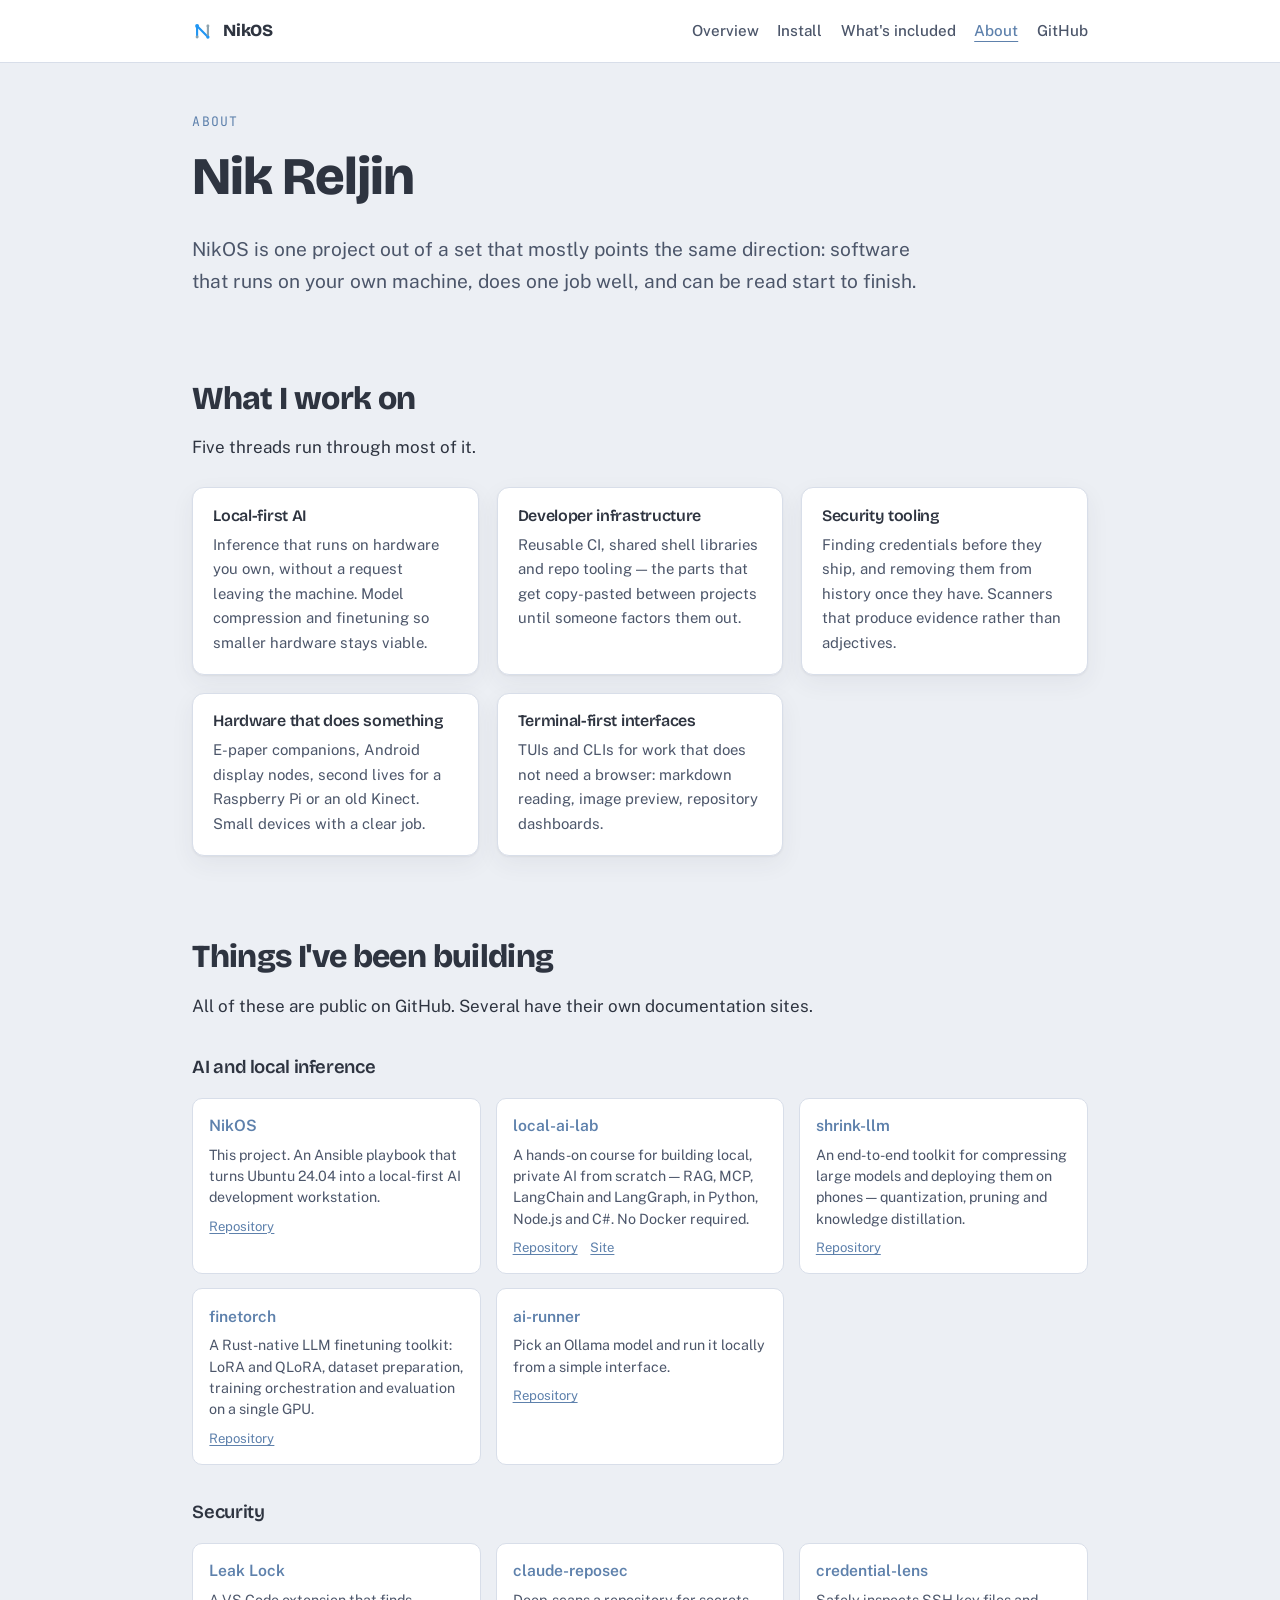
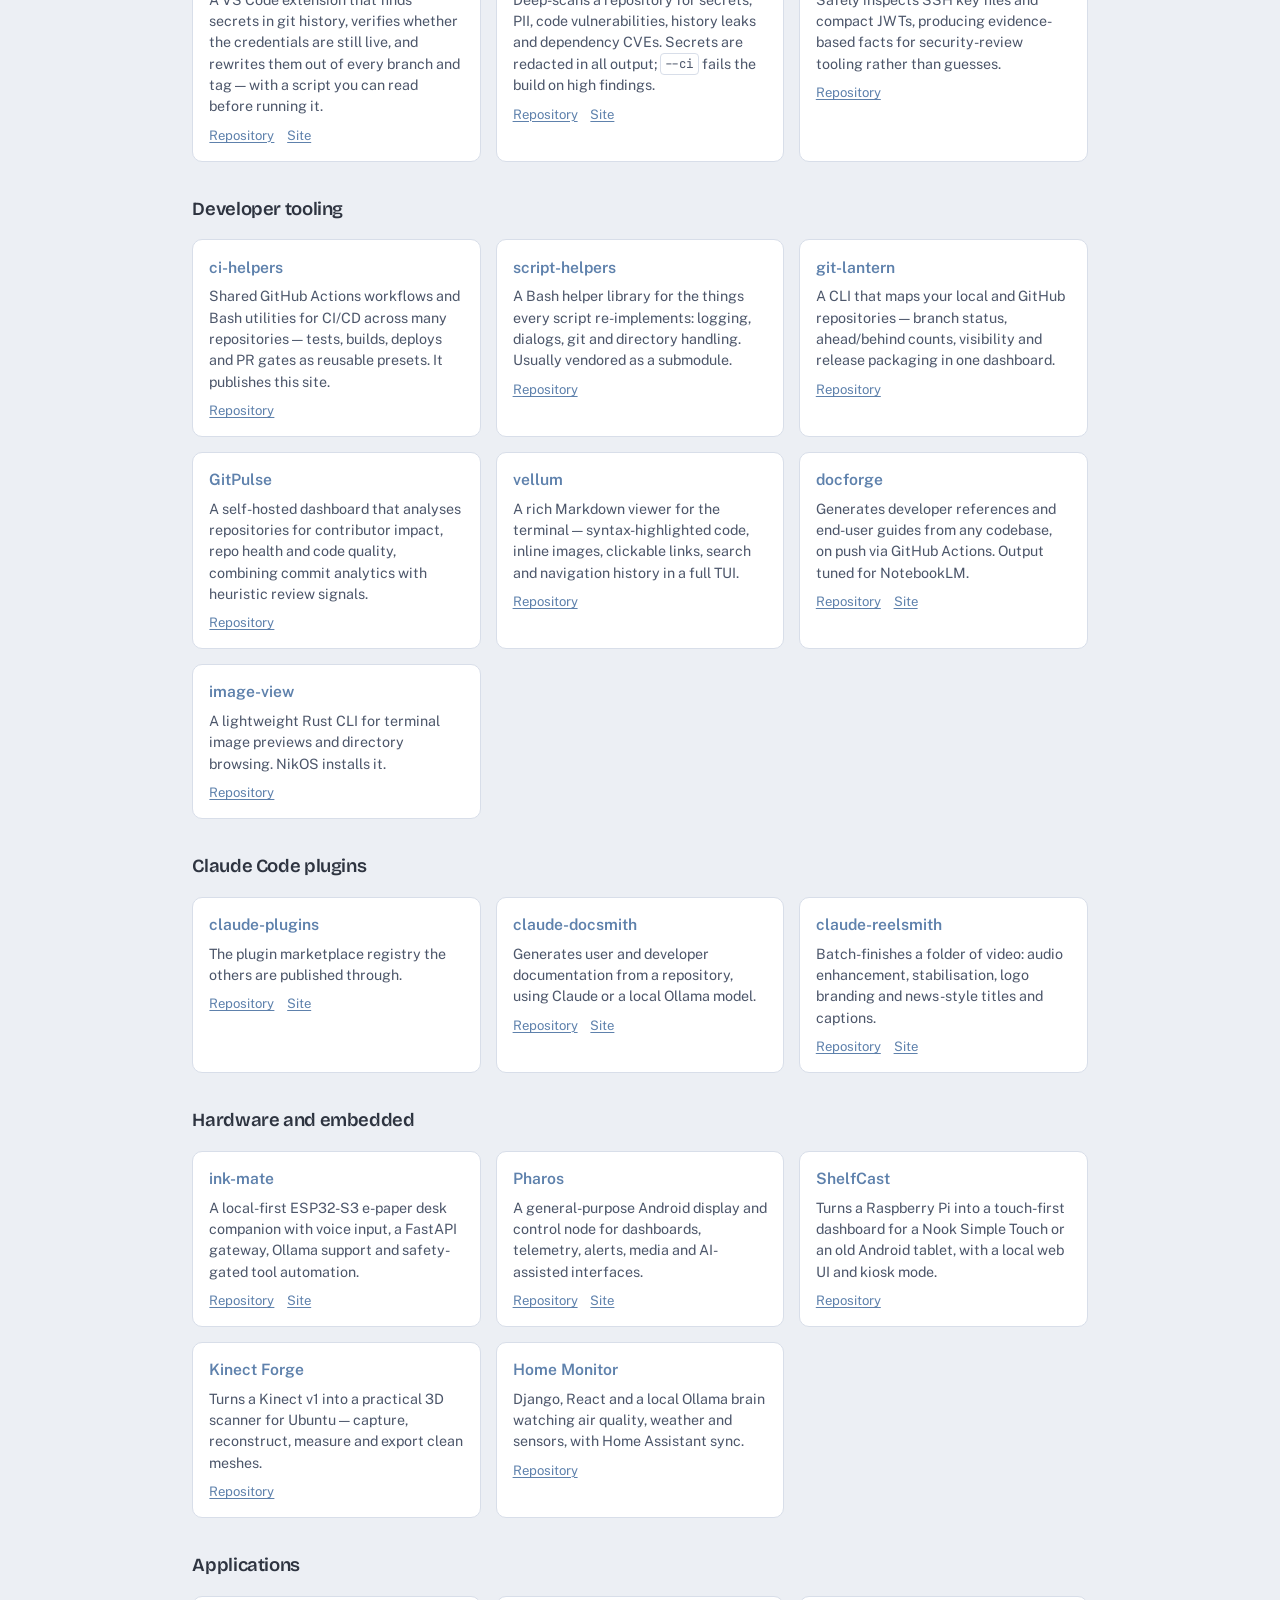
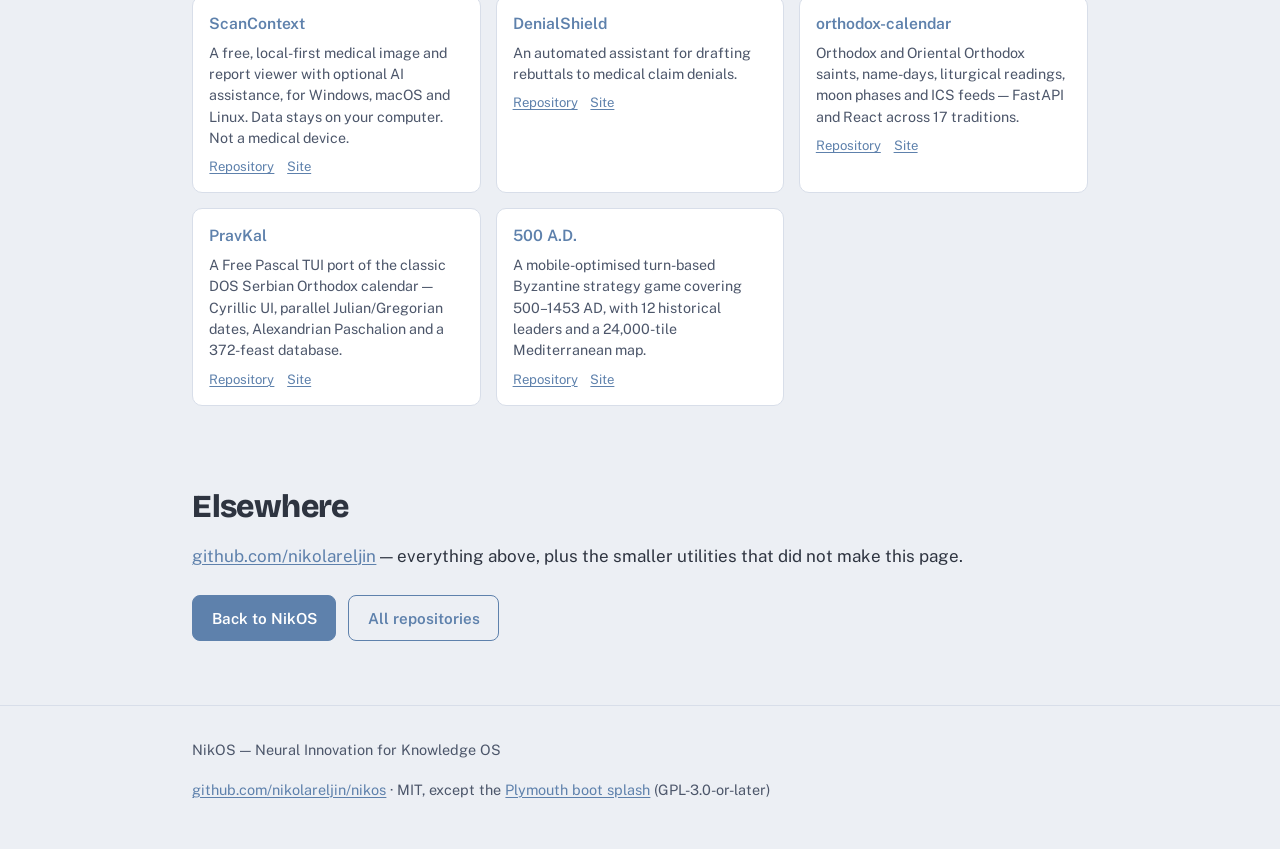
==== site/about.html @ 1c19e2bd "docs: say on the site which part of NikOS is not MIT The published site states MIT in the footer of " ====
<!DOCTYPE html>
<html lang="en">
<head>
<meta charset="UTF-8">
<meta name="viewport" content="width=device-width, initial-scale=1.0">
<title>About — Nik Reljin</title>
<meta name="description" content="Nik Reljin builds local-first AI tooling, developer infrastructure and security tools. NikOS is one of them; here are the others.">
<link rel="icon" href="assets/menu-icon.svg">
<link rel="preconnect" href="https://fonts.googleapis.com">
<link rel="preconnect" href="https://fonts.gstatic.com" crossorigin>
<link href="https://fonts.googleapis.com/css2?family=Bricolage+Grotesque:opsz,wght@12..96,600;12..96,800&family=JetBrains+Mono:wght@400;700&family=Public+Sans:wght@400;500;600&display=swap" rel="stylesheet">
<link rel="stylesheet" href="style.css">
</head>
<body>
<a class="skip" href="#main">Skip to content</a>

<header class="site">
  <div class="wrap">
    <a class="brand" href="index.html"><img src="assets/menu-icon.svg" alt=""> NikOS</a>
    <nav class="site">
      <a href="index.html">Overview</a>
      <a href="install.html">Install</a>
      <a href="included.html">What's included</a>
      <a href="about.html" aria-current="page">About</a>
      <a href="https://github.com/nikolareljin/nikos">GitHub</a>
    </nav>
  </div>
</header>

<main id="main">
<div class="wrap">

  <p class="tagline">About</p>
  <h1>Nik Reljin</h1>
  <p class="lede">NikOS is one project out of a set that mostly points the same direction: software that
  runs on your own machine, does one job well, and can be read start to finish.</p>

  <h2>What I work on</h2>

  <p>Five threads run through most of it.</p>

  <div class="cards">
    <div class="card">
      <h3>Local-first AI</h3>
      <p>Inference that runs on hardware you own, without a request leaving the machine. Model
      compression and finetuning so smaller hardware stays viable.</p>
    </div>
    <div class="card">
      <h3>Developer infrastructure</h3>
      <p>Reusable CI, shared shell libraries and repo tooling — the parts that get copy-pasted between
      projects until someone factors them out.</p>
    </div>
    <div class="card">
      <h3>Security tooling</h3>
      <p>Finding credentials before they ship, and removing them from history once they have. Scanners
      that produce evidence rather than adjectives.</p>
    </div>
    <div class="card">
      <h3>Hardware that does something</h3>
      <p>E-paper companions, Android display nodes, second lives for a Raspberry Pi or an old Kinect.
      Small devices with a clear job.</p>
    </div>
    <div class="card">
      <h3>Terminal-first interfaces</h3>
      <p>TUIs and CLIs for work that does not need a browser: markdown reading, image preview, repository
      dashboards.</p>
    </div>
  </div>

  <h2>Things I've been building</h2>

  <p>All of these are public on GitHub. Several have their own documentation sites.</p>

  <h3>AI and local inference</h3>
  <div class="repo-grid">
    <div class="repo">
      <h4><a href="https://github.com/nikolareljin/nikos">NikOS</a></h4>
      <p>This project. An Ansible playbook that turns Ubuntu 24.04 into a local-first AI development
      workstation.</p>
      <div class="links"><a href="https://github.com/nikolareljin/nikos">Repository</a></div>
    </div>
    <div class="repo">
      <h4><a href="https://github.com/nikolareljin/local-ai-lab">local-ai-lab</a></h4>
      <p>A hands-on course for building local, private AI from scratch — RAG, MCP, LangChain and LangGraph,
      in Python, Node.js and C#. No Docker required.</p>
      <div class="links"><a href="https://github.com/nikolareljin/local-ai-lab">Repository</a> <a href="https://nikolareljin.github.io/local-ai-lab/">Site</a></div>
    </div>
    <div class="repo">
      <h4><a href="https://github.com/nikolareljin/shrink-llm">shrink-llm</a></h4>
      <p>An end-to-end toolkit for compressing large models and deploying them on phones — quantization,
      pruning and knowledge distillation.</p>
      <div class="links"><a href="https://github.com/nikolareljin/shrink-llm">Repository</a></div>
    </div>
    <div class="repo">
      <h4><a href="https://github.com/nikolareljin/finetorch">finetorch</a></h4>
      <p>A Rust-native LLM finetuning toolkit: LoRA and QLoRA, dataset preparation, training orchestration
      and evaluation on a single GPU.</p>
      <div class="links"><a href="https://github.com/nikolareljin/finetorch">Repository</a></div>
    </div>
    <div class="repo">
      <h4><a href="https://github.com/nikolareljin/ai-runner">ai-runner</a></h4>
      <p>Pick an Ollama model and run it locally from a simple interface.</p>
      <div class="links"><a href="https://github.com/nikolareljin/ai-runner">Repository</a></div>
    </div>
  </div>

  <h3>Security</h3>
  <div class="repo-grid">
    <div class="repo">
      <h4><a href="https://github.com/nikolareljin/leak-lock">Leak Lock</a></h4>
      <p>A VS Code extension that finds secrets in git history, verifies whether the credentials are still
      live, and rewrites them out of every branch and tag — with a script you can read before running it.</p>
      <div class="links"><a href="https://github.com/nikolareljin/leak-lock">Repository</a> <a href="https://nikolareljin.github.io/leak-lock/">Site</a></div>
    </div>
    <div class="repo">
      <h4><a href="https://github.com/nikolareljin/claude-reposec">claude-reposec</a></h4>
      <p>Deep-scans a repository for secrets, PII, code vulnerabilities, history leaks and dependency CVEs.
      Secrets are redacted in all output; <code>--ci</code> fails the build on high findings.</p>
      <div class="links"><a href="https://github.com/nikolareljin/claude-reposec">Repository</a> <a href="https://nikolareljin.github.io/claude-reposec/">Site</a></div>
    </div>
    <div class="repo">
      <h4><a href="https://github.com/nikolareljin/credential-lens">credential-lens</a></h4>
      <p>Safely inspects SSH key files and compact JWTs, producing evidence-based facts for security-review
      tooling rather than guesses.</p>
      <div class="links"><a href="https://github.com/nikolareljin/credential-lens">Repository</a></div>
    </div>
  </div>

  <h3>Developer tooling</h3>
  <div class="repo-grid">
    <div class="repo">
      <h4><a href="https://github.com/nikolareljin/ci-helpers">ci-helpers</a></h4>
      <p>Shared GitHub Actions workflows and Bash utilities for CI/CD across many repositories — tests,
      builds, deploys and PR gates as reusable presets. It publishes this site.</p>
      <div class="links"><a href="https://github.com/nikolareljin/ci-helpers">Repository</a></div>
    </div>
    <div class="repo">
      <h4><a href="https://github.com/nikolareljin/script-helpers">script-helpers</a></h4>
      <p>A Bash helper library for the things every script re-implements: logging, dialogs, git and
      directory handling. Usually vendored as a submodule.</p>
      <div class="links"><a href="https://github.com/nikolareljin/script-helpers">Repository</a></div>
    </div>
    <div class="repo">
      <h4><a href="https://github.com/nikolareljin/git-lantern">git-lantern</a></h4>
      <p>A CLI that maps your local and GitHub repositories — branch status, ahead/behind counts, visibility
      and release packaging in one dashboard.</p>
      <div class="links"><a href="https://github.com/nikolareljin/git-lantern">Repository</a></div>
    </div>
    <div class="repo">
      <h4><a href="https://github.com/nikolareljin/git-pulse">GitPulse</a></h4>
      <p>A self-hosted dashboard that analyses repositories for contributor impact, repo health and code
      quality, combining commit analytics with heuristic review signals.</p>
      <div class="links"><a href="https://github.com/nikolareljin/git-pulse">Repository</a></div>
    </div>
    <div class="repo">
      <h4><a href="https://github.com/nikolareljin/vellum">vellum</a></h4>
      <p>A rich Markdown viewer for the terminal — syntax-highlighted code, inline images, clickable links,
      search and navigation history in a full TUI.</p>
      <div class="links"><a href="https://github.com/nikolareljin/vellum">Repository</a></div>
    </div>
    <div class="repo">
      <h4><a href="https://github.com/nikolareljin/docforge">docforge</a></h4>
      <p>Generates developer references and end-user guides from any codebase, on push via GitHub Actions.
      Output tuned for NotebookLM.</p>
      <div class="links"><a href="https://github.com/nikolareljin/docforge">Repository</a> <a href="https://nikolareljin.github.io/docforge/">Site</a></div>
    </div>
    <div class="repo">
      <h4><a href="https://github.com/nikolareljin/image-view">image-view</a></h4>
      <p>A lightweight Rust CLI for terminal image previews and directory browsing. NikOS installs it.</p>
      <div class="links"><a href="https://github.com/nikolareljin/image-view">Repository</a></div>
    </div>
  </div>

  <h3>Claude Code plugins</h3>
  <div class="repo-grid">
    <div class="repo">
      <h4><a href="https://github.com/nikolareljin/claude-plugins">claude-plugins</a></h4>
      <p>The plugin marketplace registry the others are published through.</p>
      <div class="links"><a href="https://github.com/nikolareljin/claude-plugins">Repository</a> <a href="https://nikolareljin.github.io/claude-plugins/">Site</a></div>
    </div>
    <div class="repo">
      <h4><a href="https://github.com/nikolareljin/claude-docsmith">claude-docsmith</a></h4>
      <p>Generates user and developer documentation from a repository, using Claude or a local Ollama model.</p>
      <div class="links"><a href="https://github.com/nikolareljin/claude-docsmith">Repository</a> <a href="https://nikolareljin.github.io/claude-docsmith/">Site</a></div>
    </div>
    <div class="repo">
      <h4><a href="https://github.com/nikolareljin/claude-reelsmith">claude-reelsmith</a></h4>
      <p>Batch-finishes a folder of video: audio enhancement, stabilisation, logo branding and news-style
      titles and captions.</p>
      <div class="links"><a href="https://github.com/nikolareljin/claude-reelsmith">Repository</a> <a href="https://nikolareljin.github.io/claude-reelsmith/">Site</a></div>
    </div>
  </div>

  <h3>Hardware and embedded</h3>
  <div class="repo-grid">
    <div class="repo">
      <h4><a href="https://github.com/nikolareljin/ink-mate">ink-mate</a></h4>
      <p>A local-first ESP32-S3 e-paper desk companion with voice input, a FastAPI gateway, Ollama support
      and safety-gated tool automation.</p>
      <div class="links"><a href="https://github.com/nikolareljin/ink-mate">Repository</a> <a href="https://nikolareljin.github.io/ink-mate/">Site</a></div>
    </div>
    <div class="repo">
      <h4><a href="https://github.com/nikolareljin/pharos">Pharos</a></h4>
      <p>A general-purpose Android display and control node for dashboards, telemetry, alerts, media and
      AI-assisted interfaces.</p>
      <div class="links"><a href="https://github.com/nikolareljin/pharos">Repository</a> <a href="https://nikolareljin.github.io/pharos/">Site</a></div>
    </div>
    <div class="repo">
      <h4><a href="https://github.com/nikolareljin/ShelfCast">ShelfCast</a></h4>
      <p>Turns a Raspberry Pi into a touch-first dashboard for a Nook Simple Touch or an old Android tablet,
      with a local web UI and kiosk mode.</p>
      <div class="links"><a href="https://github.com/nikolareljin/ShelfCast">Repository</a></div>
    </div>
    <div class="repo">
      <h4><a href="https://github.com/nikolareljin/kinect-forge">Kinect Forge</a></h4>
      <p>Turns a Kinect v1 into a practical 3D scanner for Ubuntu — capture, reconstruct, measure and export
      clean meshes.</p>
      <div class="links"><a href="https://github.com/nikolareljin/kinect-forge">Repository</a></div>
    </div>
    <div class="repo">
      <h4><a href="https://github.com/nikolareljin/home-monitor">Home Monitor</a></h4>
      <p>Django, React and a local Ollama brain watching air quality, weather and sensors, with Home
      Assistant sync.</p>
      <div class="links"><a href="https://github.com/nikolareljin/home-monitor">Repository</a></div>
    </div>
  </div>

  <h3>Applications</h3>
  <div class="repo-grid">
    <div class="repo">
      <h4><a href="https://github.com/nikolareljin/scancontext">ScanContext</a></h4>
      <p>A free, local-first medical image and report viewer with optional AI assistance, for Windows, macOS
      and Linux. Data stays on your computer. Not a medical device.</p>
      <div class="links"><a href="https://github.com/nikolareljin/scancontext">Repository</a> <a href="https://nikolareljin.github.io/scancontext/">Site</a></div>
    </div>
    <div class="repo">
      <h4><a href="https://github.com/nikolareljin/denial-shield">DenialShield</a></h4>
      <p>An automated assistant for drafting rebuttals to medical claim denials.</p>
      <div class="links"><a href="https://github.com/nikolareljin/denial-shield">Repository</a> <a href="https://nikolareljin.github.io/denial-shield/">Site</a></div>
    </div>
    <div class="repo">
      <h4><a href="https://github.com/nikolareljin/orthodox-calendar">orthodox-calendar</a></h4>
      <p>Orthodox and Oriental Orthodox saints, name-days, liturgical readings, moon phases and ICS feeds —
      FastAPI and React across 17 traditions.</p>
      <div class="links"><a href="https://github.com/nikolareljin/orthodox-calendar">Repository</a> <a href="https://nikolareljin.github.io/orthodox-calendar/">Site</a></div>
    </div>
    <div class="repo">
      <h4><a href="https://github.com/nikolareljin/PravKal">PravKal</a></h4>
      <p>A Free Pascal TUI port of the classic DOS Serbian Orthodox calendar — Cyrillic UI, parallel
      Julian/Gregorian dates, Alexandrian Paschalion and a 372-feast database.</p>
      <div class="links"><a href="https://github.com/nikolareljin/PravKal">Repository</a> <a href="https://nikolareljin.github.io/PravKal/">Site</a></div>
    </div>
    <div class="repo">
      <h4><a href="https://github.com/nikolareljin/500ad">500 A.D.</a></h4>
      <p>A mobile-optimised turn-based Byzantine strategy game covering 500–1453 AD, with 12 historical
      leaders and a 24,000-tile Mediterranean map.</p>
      <div class="links"><a href="https://github.com/nikolareljin/500ad">Repository</a> <a href="https://nikolareljin.github.io/500ad/">Site</a></div>
    </div>
  </div>

  <h2>Elsewhere</h2>

  <p><a href="https://github.com/nikolareljin">github.com/nikolareljin</a> — everything above, plus the
  smaller utilities that did not make this page.</p>

  <div class="actions">
    <a class="btn btn-primary" href="index.html">Back to NikOS</a>
    <a class="btn btn-ghost" href="https://github.com/nikolareljin">All repositories</a>
  </div>

</div>
</main>

<footer class="site">
  <div class="wrap">
    <span>NikOS — Neural Innovation for Knowledge OS</span>
    <span><a href="https://github.com/nikolareljin/nikos">github.com/nikolareljin/nikos</a> · MIT, except the <a href="https://github.com/nikolareljin/nikos/blob/main/THIRD-PARTY-NOTICES.md">Plymouth boot splash</a> (GPL-3.0-or-later)</span>
  </div>
</footer>

<script src="copy.js" defer></script>
</body>
</html>
---- site/style.css ----
/* NikOS site styles. Nord-derived palette, matching the desktop theme the
   installer applies. Light and dark are both first-class; the dark values are
   the Nord polar-night set. */

:root {
  --paper: #ECEFF4;
  --paper-raised: #FFFFFF;
  --ink: #2E3440;
  --ink-soft: #4C566A;
  --rule: #D8DEE9;
  --frost: #5E81AC;
  --frost-bright: #88C0D0;
  --aurora-green: #A3BE8C;
  --aurora-amber: #D08770;
  --terminal: #2E3440;
  --terminal-ink: #D8DEE9;
  --dim: #8FA1B3;
  --shadow: 0 1px 2px rgba(46, 52, 64, .06), 0 8px 24px rgba(46, 52, 64, .06);
}

@media (prefers-color-scheme: dark) {
  :root {
    --paper: #2E3440;
    --paper-raised: #3B4252;
    --ink: #ECEFF4;
    --ink-soft: #C1C9D6;
    --rule: #434C5E;
    --frost: #88C0D0;
    --frost-bright: #8FBCBB;
    --aurora-green: #A3BE8C;
    --aurora-amber: #EBCB8B;
    --terminal: #242933;
    --terminal-ink: #D8DEE9;
    --dim: #7B8794;
    --shadow: 0 1px 2px rgba(0, 0, 0, .3), 0 8px 24px rgba(0, 0, 0, .28);
  }
}

* { box-sizing: border-box; }

body {
  margin: 0;
  background: var(--paper);
  color: var(--ink);
  font-family: "Public Sans", -apple-system, BlinkMacSystemFont, "Segoe UI", Roboto, Helvetica, Arial, sans-serif;
  font-size: 17px;
  line-height: 1.65;
  -webkit-font-smoothing: antialiased;
}

h1, h2, h3 {
  font-family: "Bricolage Grotesque", "Public Sans", -apple-system, BlinkMacSystemFont, Helvetica, Arial, sans-serif;
  font-weight: 800;
  line-height: 1.15;
  letter-spacing: -.02em;
  margin: 0 0 .5em;
}

h1 { font-size: clamp(2.1rem, 5vw, 3.3rem); }
h2 { font-size: clamp(1.5rem, 3vw, 2rem); margin-top: 2.6em; }
h3 { font-size: 1.16rem; font-weight: 600; margin-top: 2em; }

p { margin: 0 0 1.1em; }
a { color: var(--frost); text-decoration-thickness: 1px; text-underline-offset: 2px; }
a:hover { color: var(--frost-bright); }

code, kbd, pre {
  font-family: "JetBrains Mono", ui-monospace, SFMono-Regular, Menlo, Consolas, monospace;
}

code {
  font-size: .87em;
  background: var(--paper-raised);
  border: 1px solid var(--rule);
  border-radius: 4px;
  padding: .1em .38em;
}

pre {
  background: var(--terminal);
  color: var(--terminal-ink);
  border-radius: 10px;
  padding: 1.1rem 1.25rem;
  overflow-x: auto;
  font-size: .87rem;
  line-height: 1.6;
  margin: 0 0 1.4em;
}

pre code { background: none; border: 0; padding: 0; color: inherit; font-size: 1em; }
pre .c { color: var(--dim); }
pre .p { color: var(--frost-bright); }

/* Copy button. The shell and bar are added by copy.js, so without JavaScript
   the code block renders exactly as it did before.

   The button lives in a bar above the code, not floating over it: install
   commands scroll horizontally, and a floating button covers the end of the
   line precisely when someone scrolls across to read it. */
.code-block { margin: 0 0 1.4em; }

.code-bar {
  display: flex;
  justify-content: flex-end;
  align-items: center;
  background: var(--terminal);
  border-radius: 10px 10px 0 0;
  padding: .45rem .5rem .1rem;
}

.code-block pre { border-radius: 0 0 10px 10px; margin: 0; }

.copy-btn {
  font-family: "Public Sans", sans-serif;
  font-size: .78rem;
  font-weight: 600;
  line-height: 1;
  padding: .38rem .7rem;
  border-radius: 6px;
  cursor: pointer;
  color: var(--dim);
  background: transparent;
  border: 1px solid rgba(216, 222, 233, .24);
  transition: color .12s, border-color .12s, background .12s;
}

.copy-btn:hover {
  color: var(--terminal-ink);
  border-color: rgba(216, 222, 233, .5);
  background: rgba(255, 255, 255, .08);
}

.copy-btn:focus-visible { outline: 2px solid var(--frost-bright); outline-offset: 2px; }
.copy-btn[data-state="copied"] { color: var(--aurora-green); border-color: var(--aurora-green); }
.copy-btn[data-state="failed"] { color: var(--aurora-amber); border-color: var(--aurora-amber); }

@media (max-width: 620px) {
  .copy-btn { font-size: .72rem; padding: .32rem .55rem; }
}

/* ── Layout ───────────────────────────────────────────────────────────── */

.wrap { max-width: 940px; margin: 0 auto; padding: 0 1.4rem; }

header.site {
  border-bottom: 1px solid var(--rule);
  background: var(--paper-raised);
  position: sticky;
  top: 0;
  z-index: 10;
}

header.site .wrap {
  display: flex;
  align-items: center;
  gap: 1.4rem;
  min-height: 62px;
  flex-wrap: wrap;
}

.brand {
  display: flex;
  align-items: center;
  gap: .6rem;
  font-family: "Bricolage Grotesque", sans-serif;
  font-weight: 800;
  font-size: 1.06rem;
  color: var(--ink);
  text-decoration: none;
  letter-spacing: -.01em;
}

/* The whisker-menu N, drawn to stay legible small. */
.brand img { width: 21px; height: 21px; }

nav.site { display: flex; gap: 1.15rem; margin-left: auto; flex-wrap: wrap; }
nav.site a { color: var(--ink-soft); text-decoration: none; font-size: .95rem; font-weight: 500; }
nav.site a:hover, nav.site a[aria-current="page"] { color: var(--frost); }
nav.site a[aria-current="page"] { text-decoration: underline; text-underline-offset: 5px; }

main { padding: 3rem 0 4rem; }

footer.site {
  border-top: 1px solid var(--rule);
  color: var(--ink-soft);
  font-size: .9rem;
  padding: 2rem 0 3rem;
}

footer.site .wrap { display: flex; gap: 1rem; flex-wrap: wrap; justify-content: space-between; }

/* ── Components ───────────────────────────────────────────────────────── */

.lede { font-size: 1.2rem; color: var(--ink-soft); max-width: 62ch; }

.tagline {
  font-family: "JetBrains Mono", monospace;
  font-size: .82rem;
  letter-spacing: .09em;
  text-transform: uppercase;
  color: var(--frost);
  margin-bottom: .9rem;
}

.hero { display: flex; gap: 2.5rem; align-items: center; flex-wrap: wrap; }
.hero-text { flex: 1 1 340px; }
.hero-mark { flex: 0 0 150px; }
.hero-mark img { width: 100%; height: auto; }

.actions { display: flex; gap: .75rem; flex-wrap: wrap; margin-top: 1.6rem; }

.btn {
  display: inline-block;
  padding: .58rem 1.15rem;
  border-radius: 8px;
  font-weight: 600;
  font-size: .95rem;
  text-decoration: none;
  border: 1px solid var(--frost);
}

.btn-primary { background: var(--frost); color: var(--paper-raised); }
.btn-primary:hover { background: var(--frost-bright); color: var(--terminal); }
.btn-ghost { color: var(--frost); }
.btn-ghost:hover { background: var(--paper-raised); }

.cards { display: grid; gap: 1.1rem; grid-template-columns: repeat(auto-fit, minmax(240px, 1fr)); margin: 1.6rem 0 0; }

.card {
  background: var(--paper-raised);
  border: 1px solid var(--rule);
  border-radius: 12px;
  padding: 1.15rem 1.25rem;
  box-shadow: var(--shadow);
}

.card h3 { margin-top: 0; font-size: 1rem; }
.card p { margin-bottom: 0; font-size: .93rem; color: var(--ink-soft); }
.card p:last-child { margin-bottom: 0; }

.note {
  border-left: 3px solid var(--aurora-amber);
  background: var(--paper-raised);
  padding: .9rem 1.1rem;
  border-radius: 0 8px 8px 0;
  margin: 1.5rem 0;
  font-size: .95rem;
}

.note strong { color: var(--ink); }

.table-scroll { overflow-x: auto; margin: 0 0 1.6em; }

table { border-collapse: collapse; width: 100%; font-size: .93rem; }
th, td { text-align: left; padding: .55rem .8rem; border-bottom: 1px solid var(--rule); vertical-align: top; }
th { font-weight: 600; color: var(--ink-soft); font-size: .82rem; text-transform: uppercase; letter-spacing: .05em; }
td code { white-space: nowrap; }
tbody tr:hover { background: var(--paper-raised); }

.size { color: var(--ink-soft); font-variant-numeric: tabular-nums; white-space: nowrap; }

figure { margin: 2rem 0; }
figure svg { width: 100%; height: auto; display: block; }

figure img {
  width: 100%;
  height: auto;
  display: block;
  border-radius: 10px;
  border: 1px solid var(--rule);
  box-shadow: var(--shadow);
}
figcaption { font-size: .87rem; color: var(--ink-soft); margin-top: .7rem; text-align: center; }

.repo-grid { display: grid; gap: .9rem; grid-template-columns: repeat(auto-fit, minmax(270px, 1fr)); margin: 1.2rem 0 0; }

.repo {
  border: 1px solid var(--rule);
  background: var(--paper-raised);
  border-radius: 10px;
  padding: .9rem 1rem;
}

.repo h4 { margin: 0 0 .3rem; font-size: .98rem; font-weight: 600; }
.repo h4 a { text-decoration: none; }
.repo p { margin: 0 0 .5rem; font-size: .89rem; color: var(--ink-soft); line-height: 1.5; }
.repo .links { font-size: .82rem; display: flex; gap: .8rem; }

ul.tight { margin: 0 0 1.2em; padding-left: 1.2rem; }
ul.tight li { margin-bottom: .35em; }

.skip {
  position: absolute;
  left: -9999px;
}
.skip:focus {
  left: 1rem;
  top: .6rem;
  background: var(--paper-raised);
  padding: .5rem .9rem;
  border-radius: 6px;
  z-index: 20;
}

@media (max-width: 620px) {
  body { font-size: 16px; }
  main { padding: 2rem 0 3rem; }
  nav.site { gap: .85rem; width: 100%; margin-left: 0; }
}
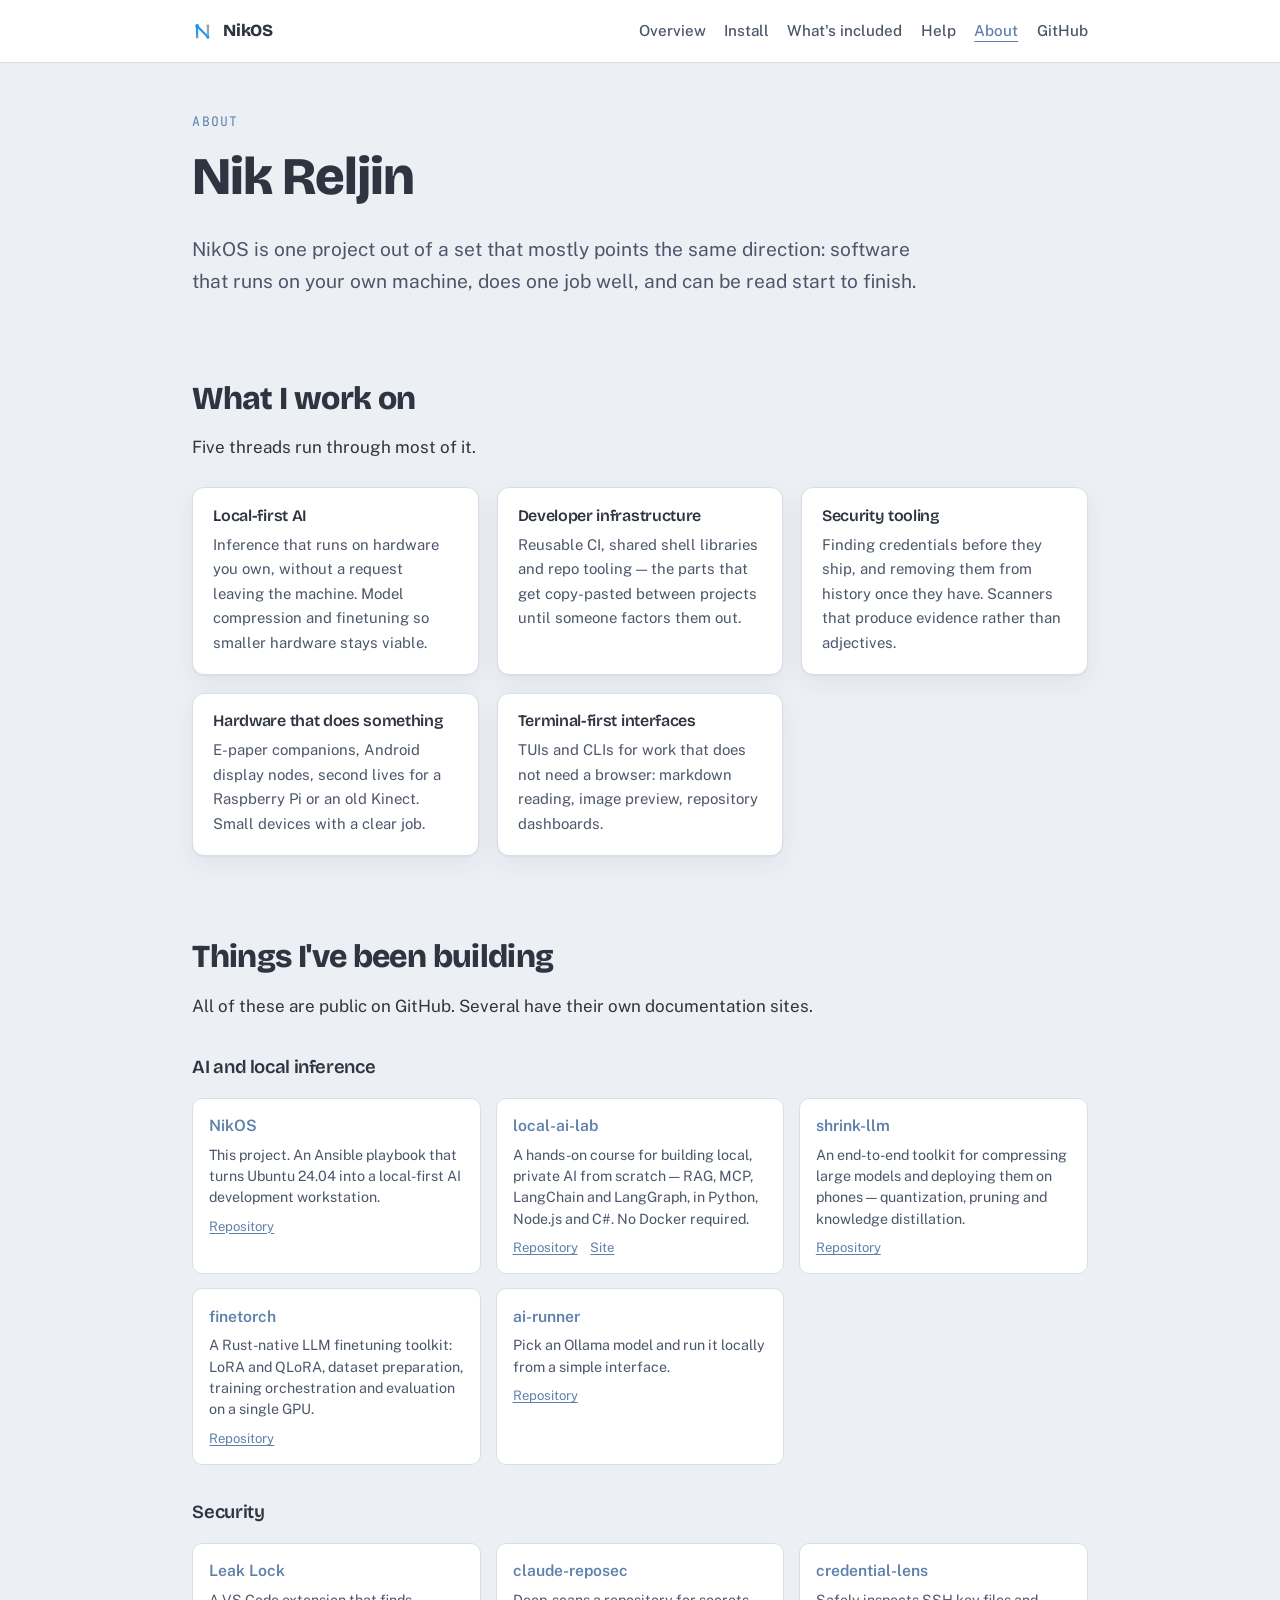
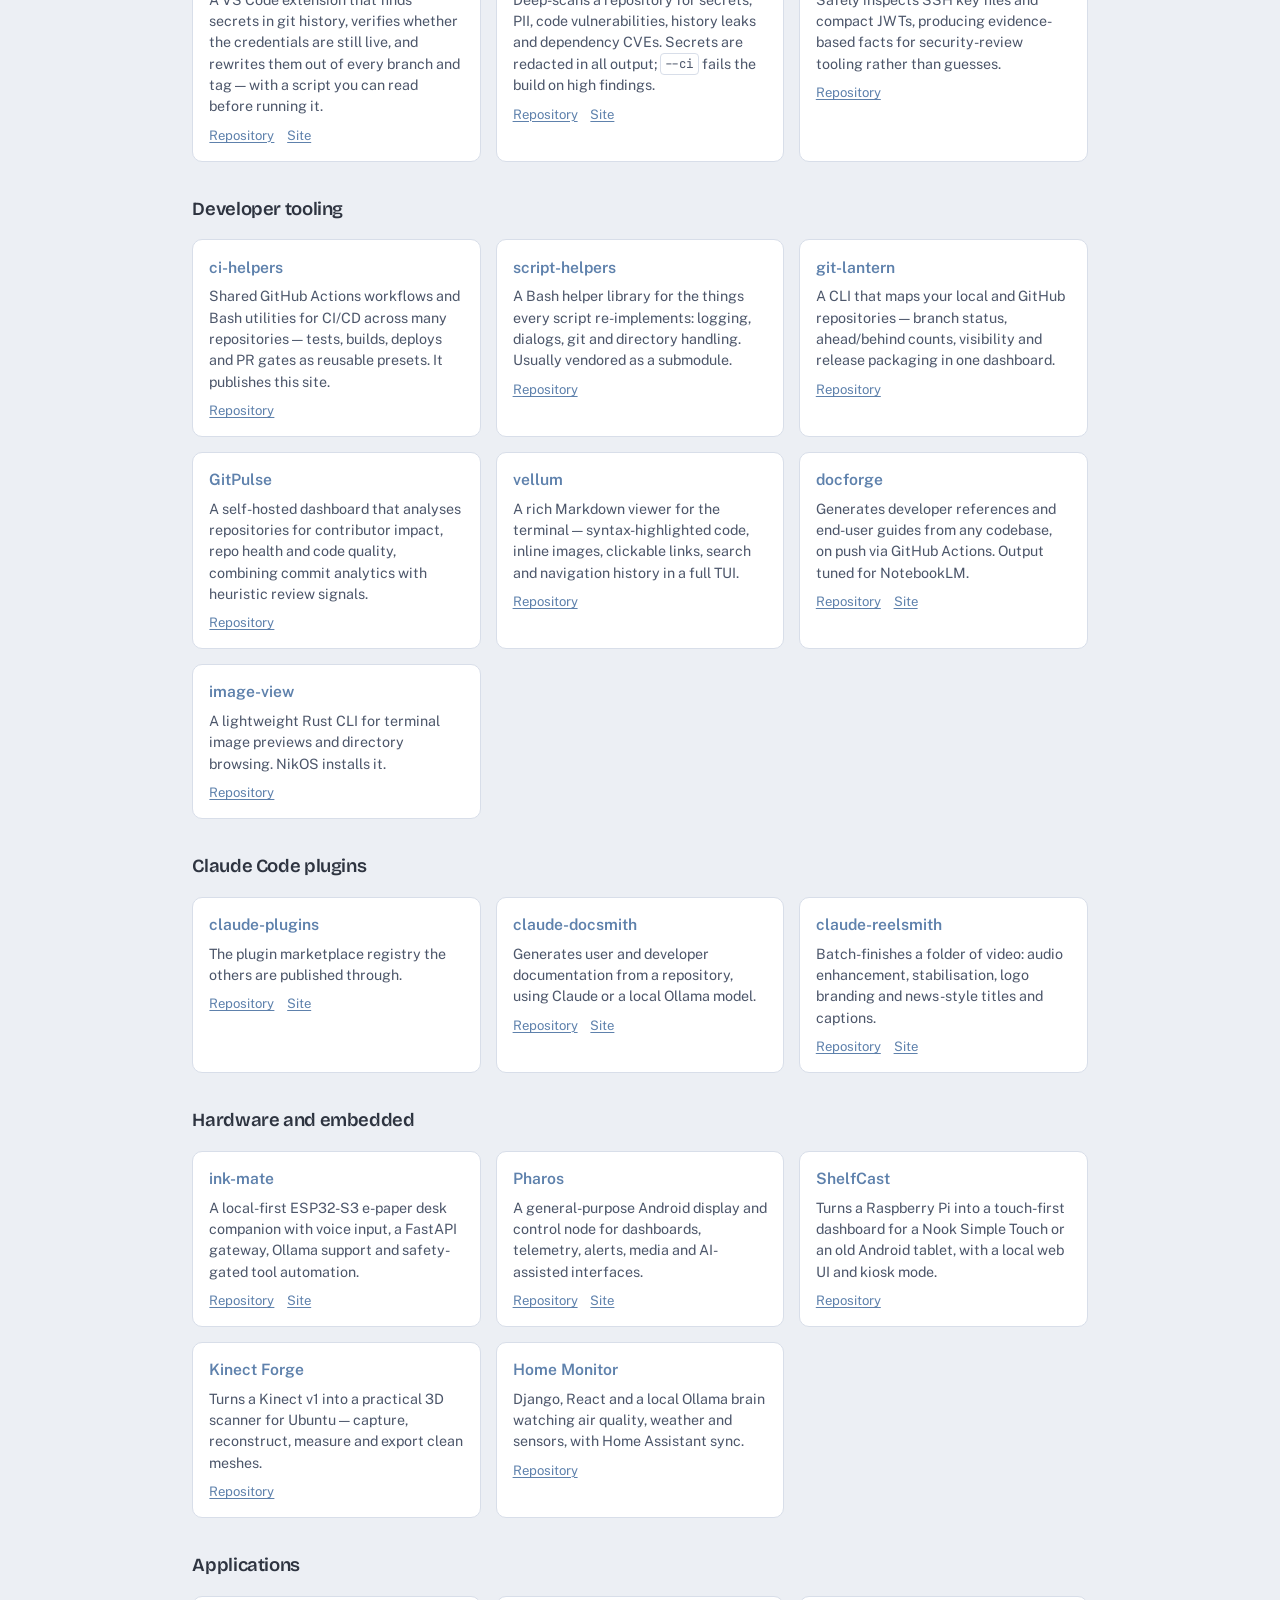
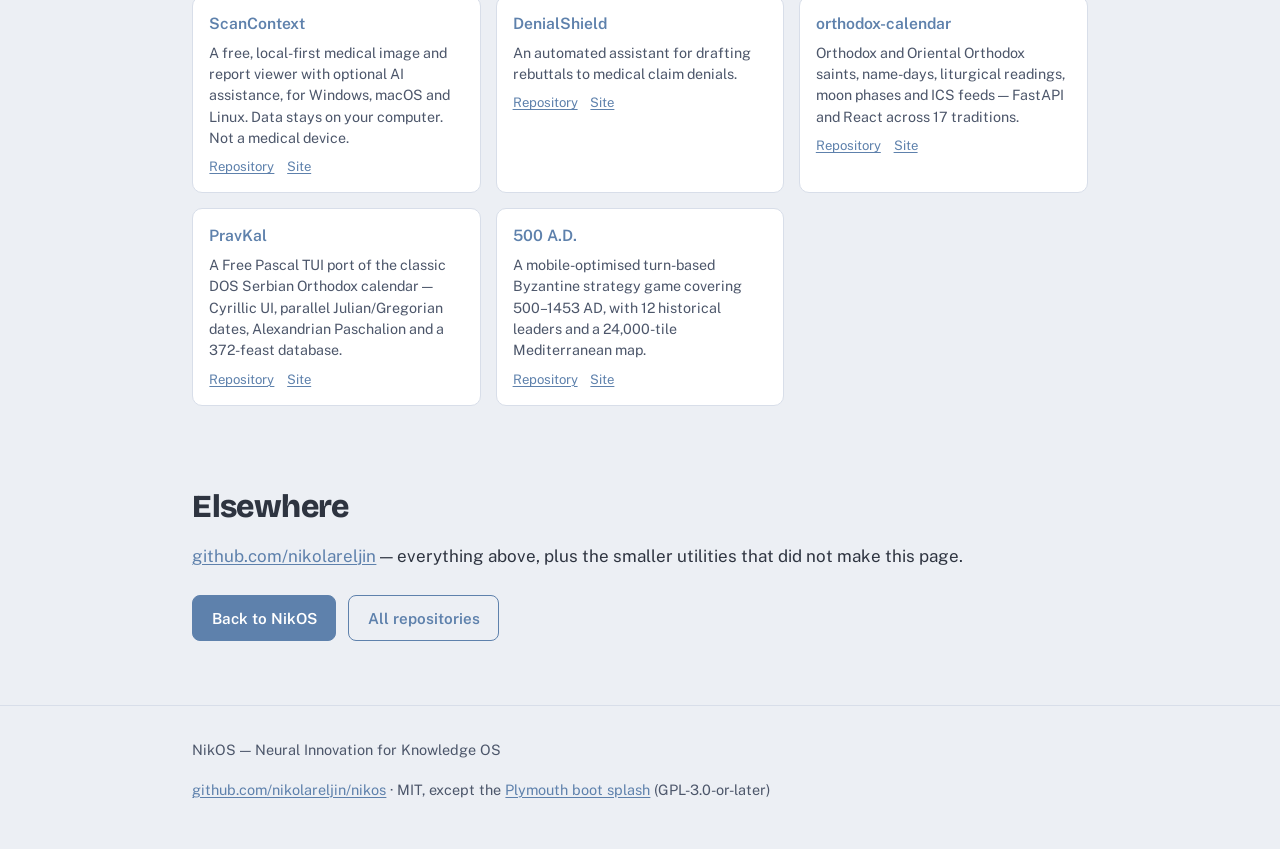
==== commit e033493b: "fix: repair the two menu entries that pointed at missing software Both are the same gap. NikOS insta" ====
--- a/site/about.html
+++ b/site/about.html
@@ -21,6 +21,7 @@
       <a href="index.html">Overview</a>
       <a href="install.html">Install</a>
       <a href="included.html">What's included</a>
+      <a href="help.html">Help</a>
       <a href="about.html" aria-current="page">About</a>
       <a href="https://github.com/nikolareljin/nikos">GitHub</a>
     </nav>
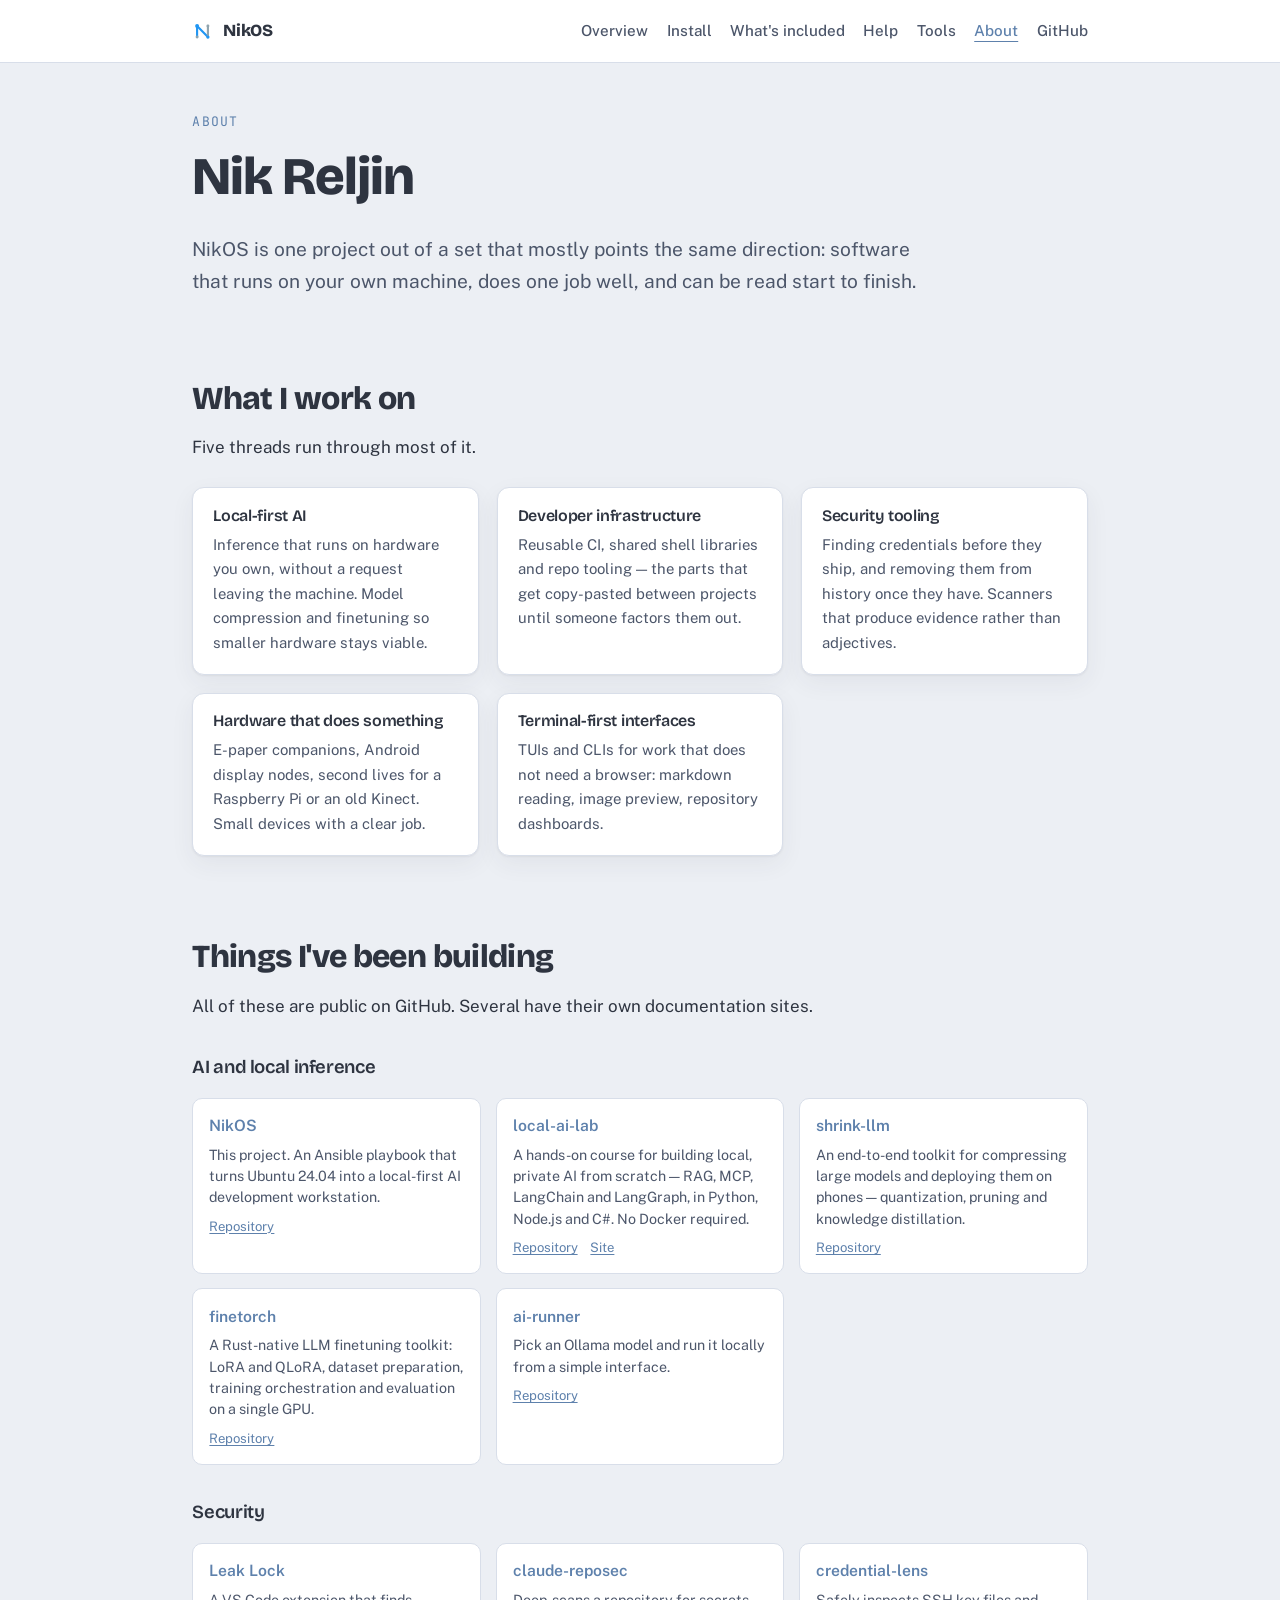
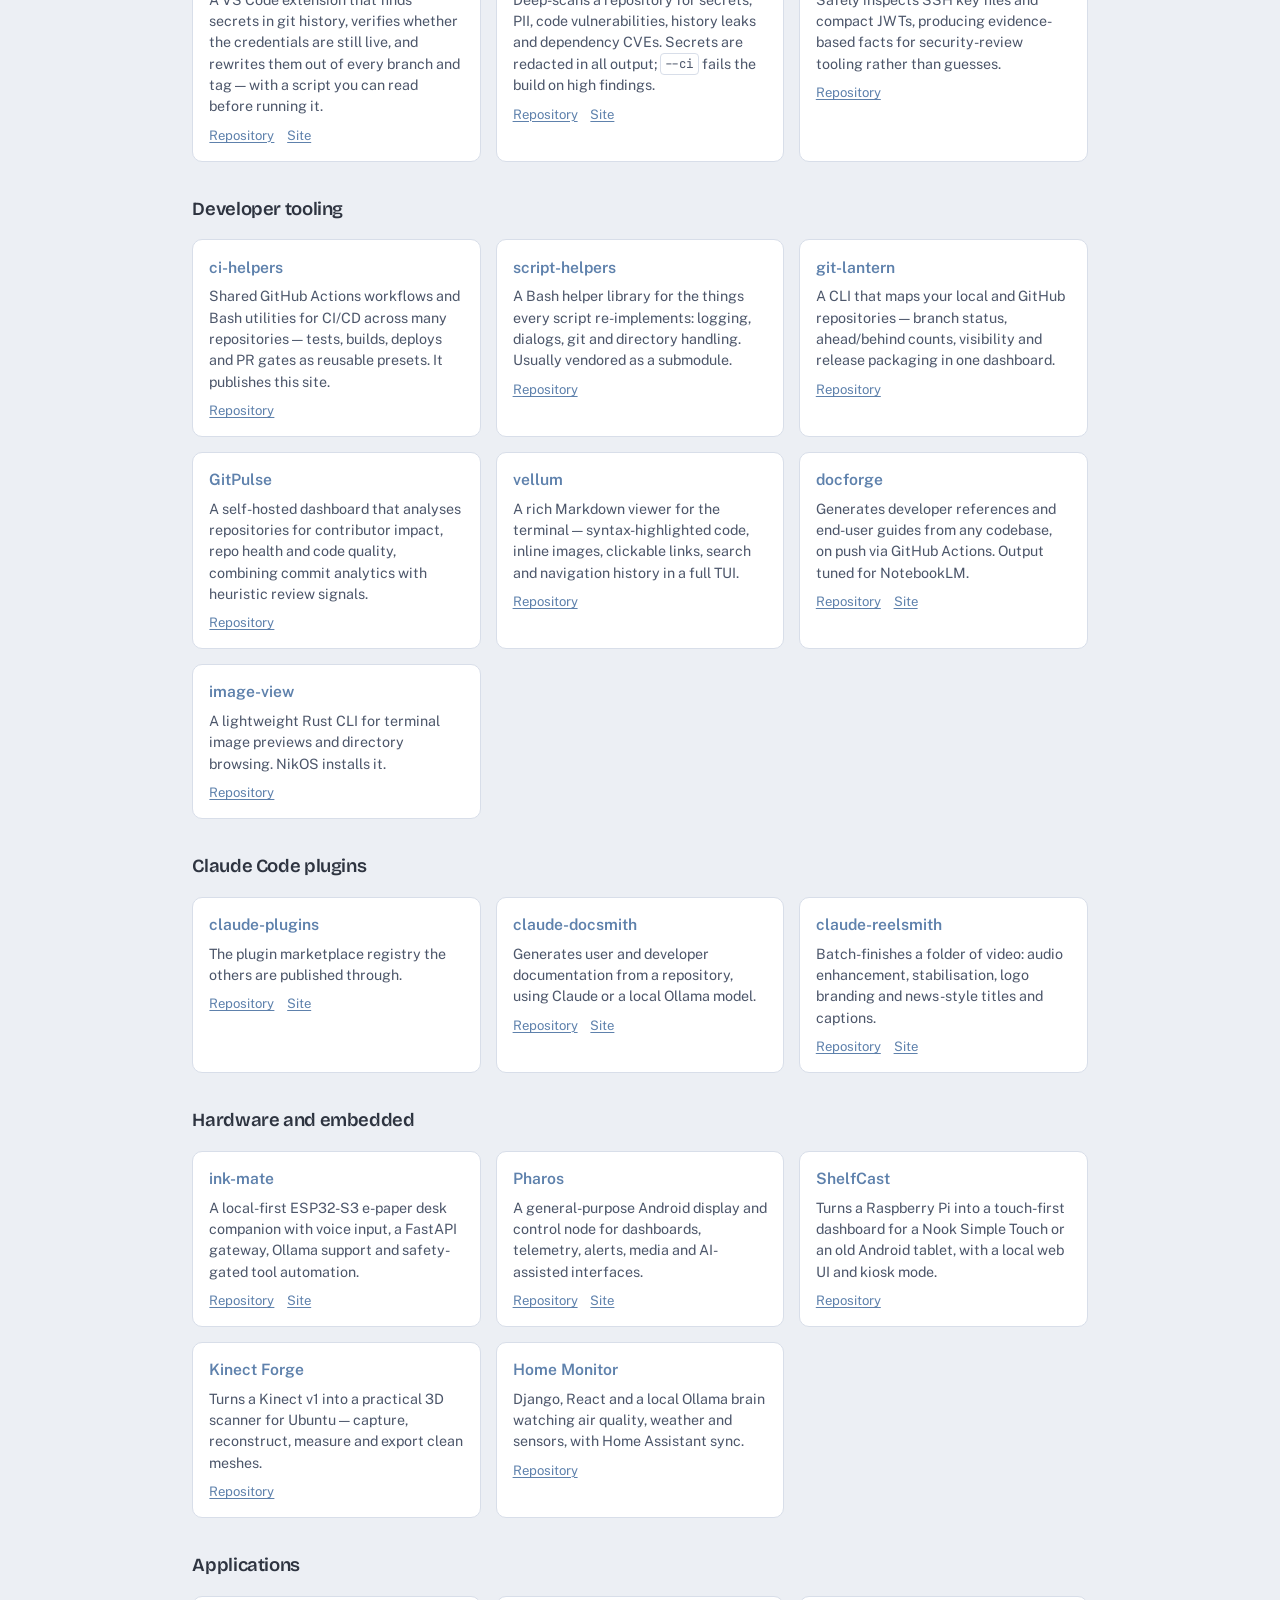
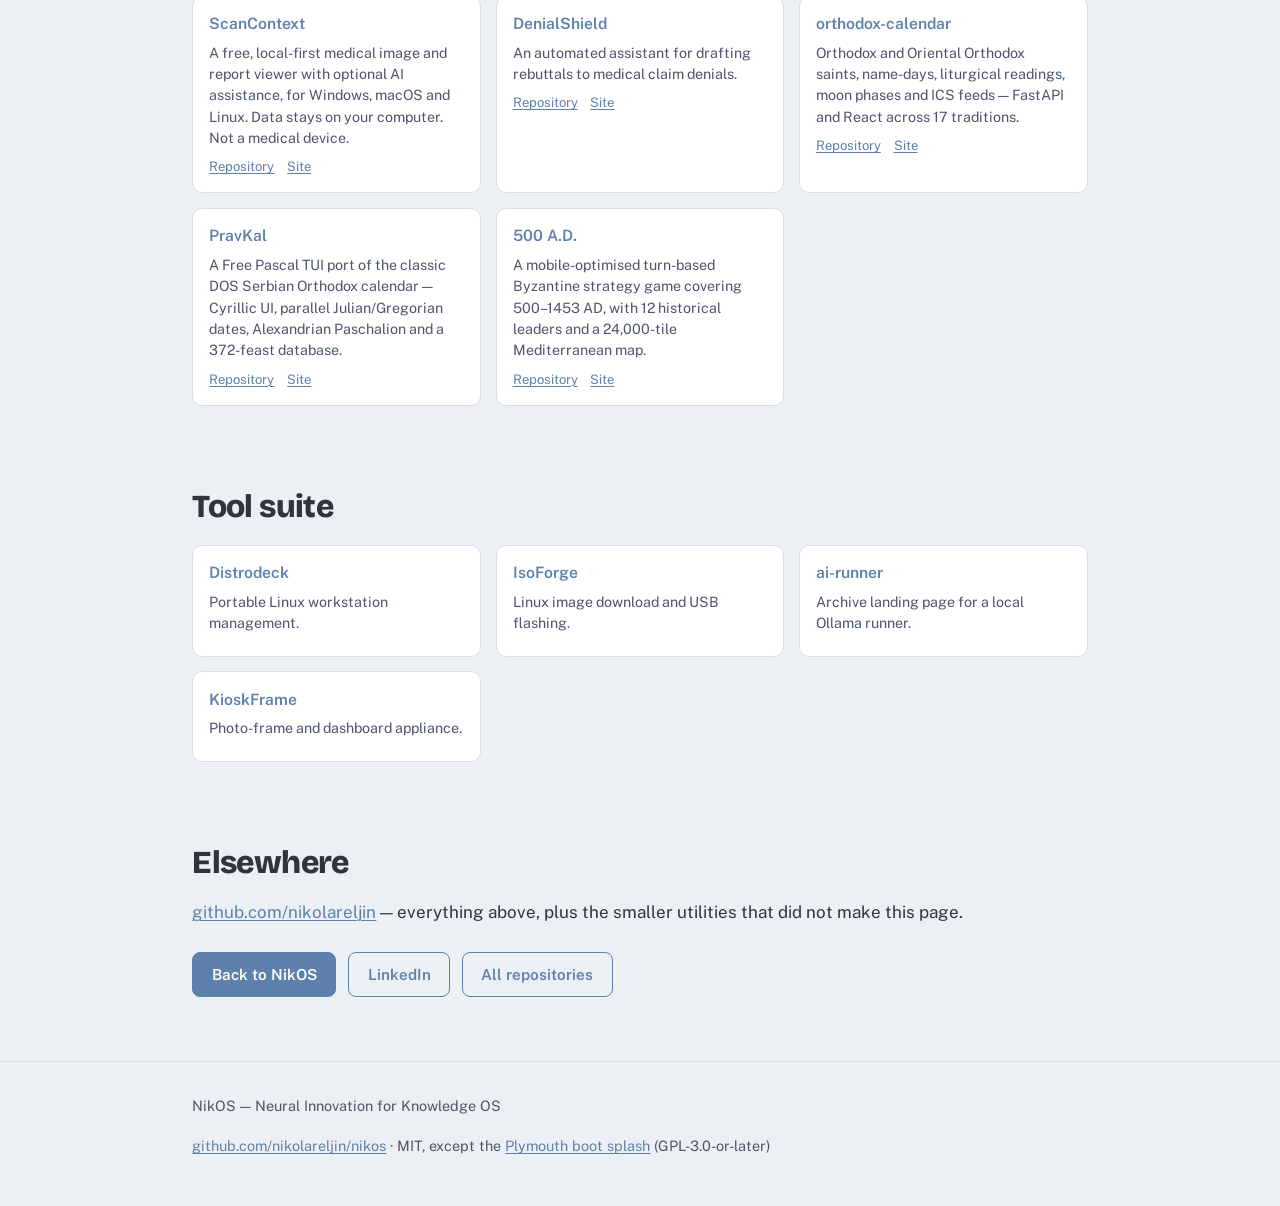
==== commit 932614ac: "docs: link companion tool sites" ====
--- a/site/about.html
+++ b/site/about.html
@@ -22,6 +22,7 @@
       <a href="install.html">Install</a>
       <a href="included.html">What's included</a>
       <a href="help.html">Help</a>
+      <a href="about.html#tool-suite">Tools</a>
       <a href="about.html" aria-current="page">About</a>
       <a href="https://github.com/nikolareljin/nikos">GitHub</a>
     </nav>
@@ -72,7 +73,7 @@
 
   <p>All of these are public on GitHub. Several have their own documentation sites.</p>
 
-  <h3>AI and local inference</h3>
+  <h3 id="ai-and-local-inference">AI and local inference</h3>
   <div class="repo-grid">
     <div class="repo">
       <h4><a href="https://github.com/nikolareljin/nikos">NikOS</a></h4>
@@ -105,7 +106,7 @@
     </div>
   </div>
 
-  <h3>Security</h3>
+  <h3 id="security">Security</h3>
   <div class="repo-grid">
     <div class="repo">
       <h4><a href="https://github.com/nikolareljin/leak-lock">Leak Lock</a></h4>
@@ -127,7 +128,7 @@
     </div>
   </div>
 
-  <h3>Developer tooling</h3>
+  <h3 id="developer-tooling">Developer tooling</h3>
   <div class="repo-grid">
     <div class="repo">
       <h4><a href="https://github.com/nikolareljin/ci-helpers">ci-helpers</a></h4>
@@ -192,7 +193,7 @@
     </div>
   </div>
 
-  <h3>Hardware and embedded</h3>
+  <h3 id="hardware-and-embedded">Hardware and embedded</h3>
   <div class="repo-grid">
     <div class="repo">
       <h4><a href="https://github.com/nikolareljin/ink-mate">ink-mate</a></h4>
@@ -226,7 +227,7 @@
     </div>
   </div>
 
-  <h3>Applications</h3>
+  <h3 id="applications">Applications</h3>
   <div class="repo-grid">
     <div class="repo">
       <h4><a href="https://github.com/nikolareljin/scancontext">ScanContext</a></h4>
@@ -259,6 +260,7 @@
     </div>
   </div>
 
+  <section id="tool-suite"><h2>Tool suite</h2><div class="repo-grid"><div class="repo"><h4><a href="https://nikolareljin.github.io/distrodeck/">Distrodeck</a></h4><p>Portable Linux workstation management.</p></div><div class="repo"><h4><a href="https://nikolareljin.github.io/burn-iso/">IsoForge</a></h4><p>Linux image download and USB flashing.</p></div><div class="repo"><h4><a href="https://nikolareljin.github.io/ai-runner/">ai-runner</a></h4><p>Archive landing page for a local Ollama runner.</p></div><div class="repo"><h4><a href="https://nikolareljin.github.io/kiosk-frame/">KioskFrame</a></h4><p>Photo-frame and dashboard appliance.</p></div></div></section>
   <h2>Elsewhere</h2>
 
   <p><a href="https://github.com/nikolareljin">github.com/nikolareljin</a> — everything above, plus the
@@ -266,6 +268,7 @@
 
   <div class="actions">
     <a class="btn btn-primary" href="index.html">Back to NikOS</a>
+    <a class="btn btn-ghost" href="https://www.linkedin.com/in/nikolareljin">LinkedIn</a>
     <a class="btn btn-ghost" href="https://github.com/nikolareljin">All repositories</a>
   </div>
 
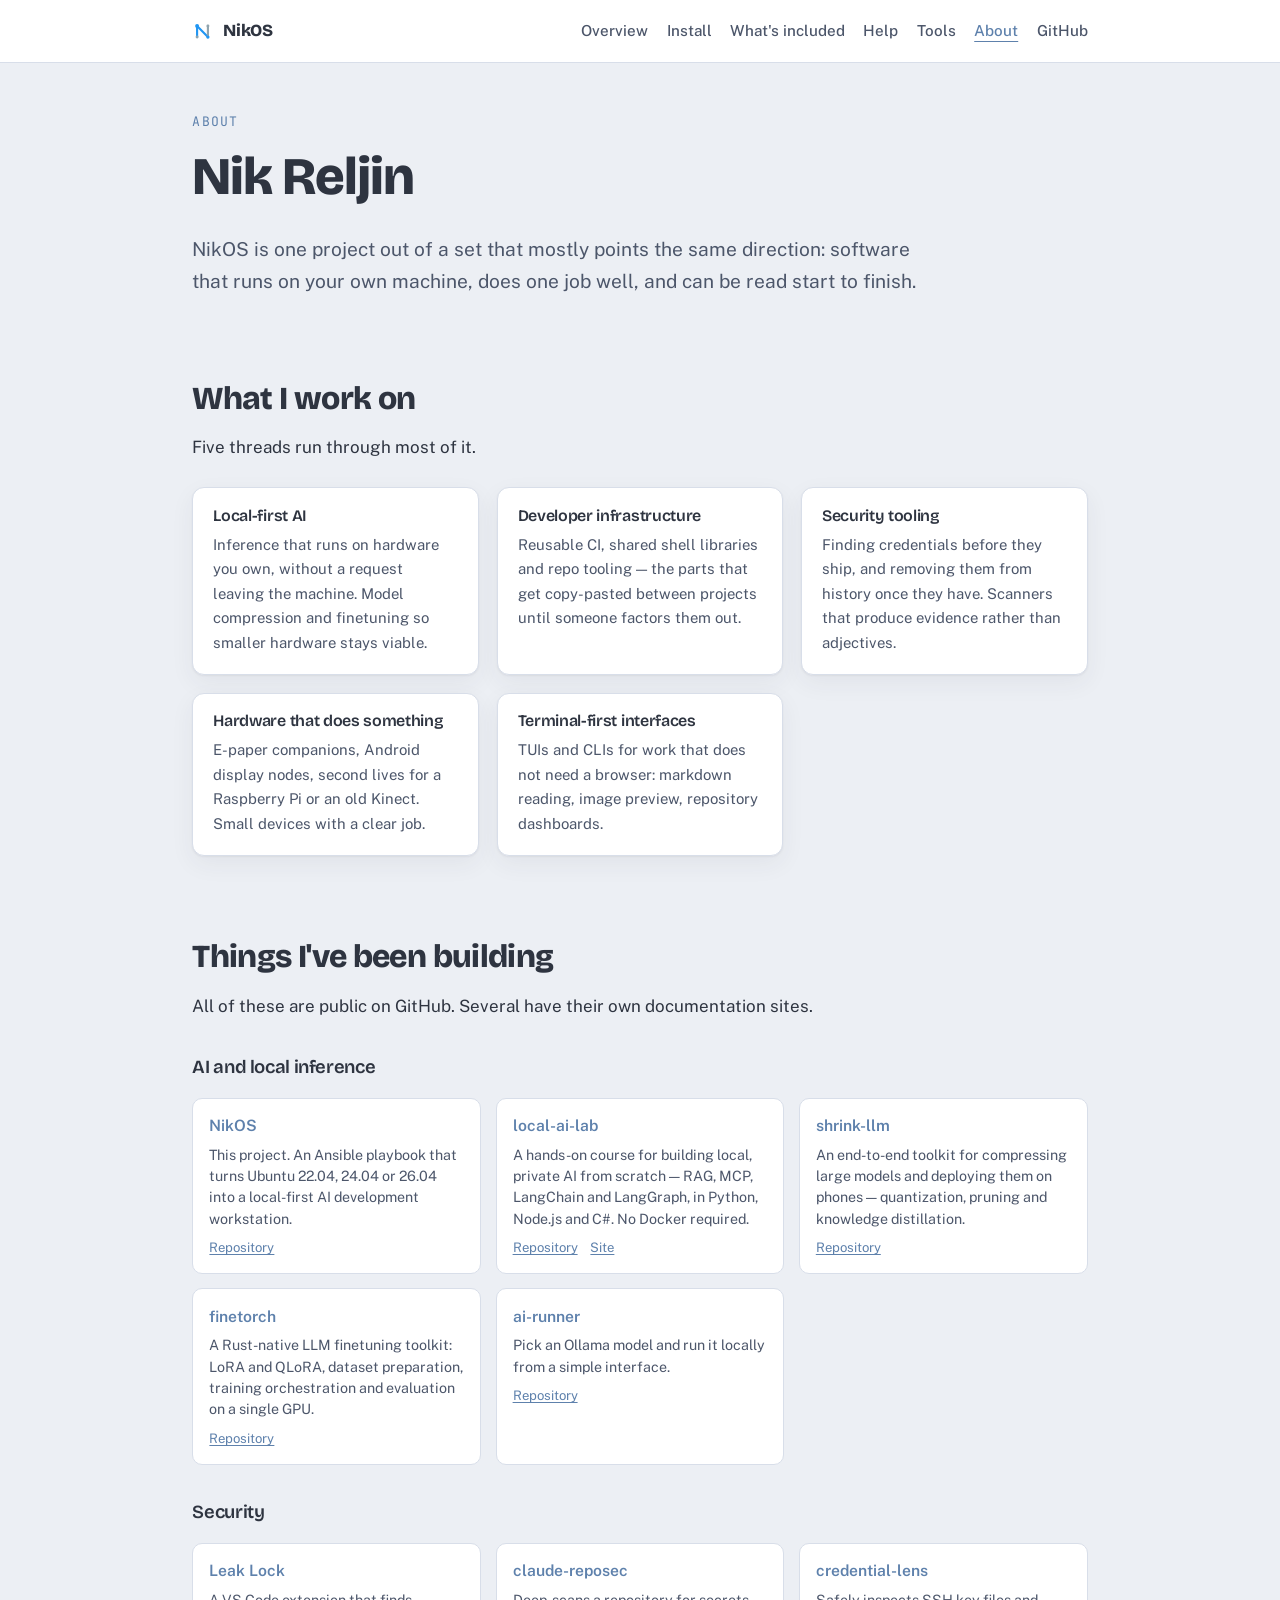
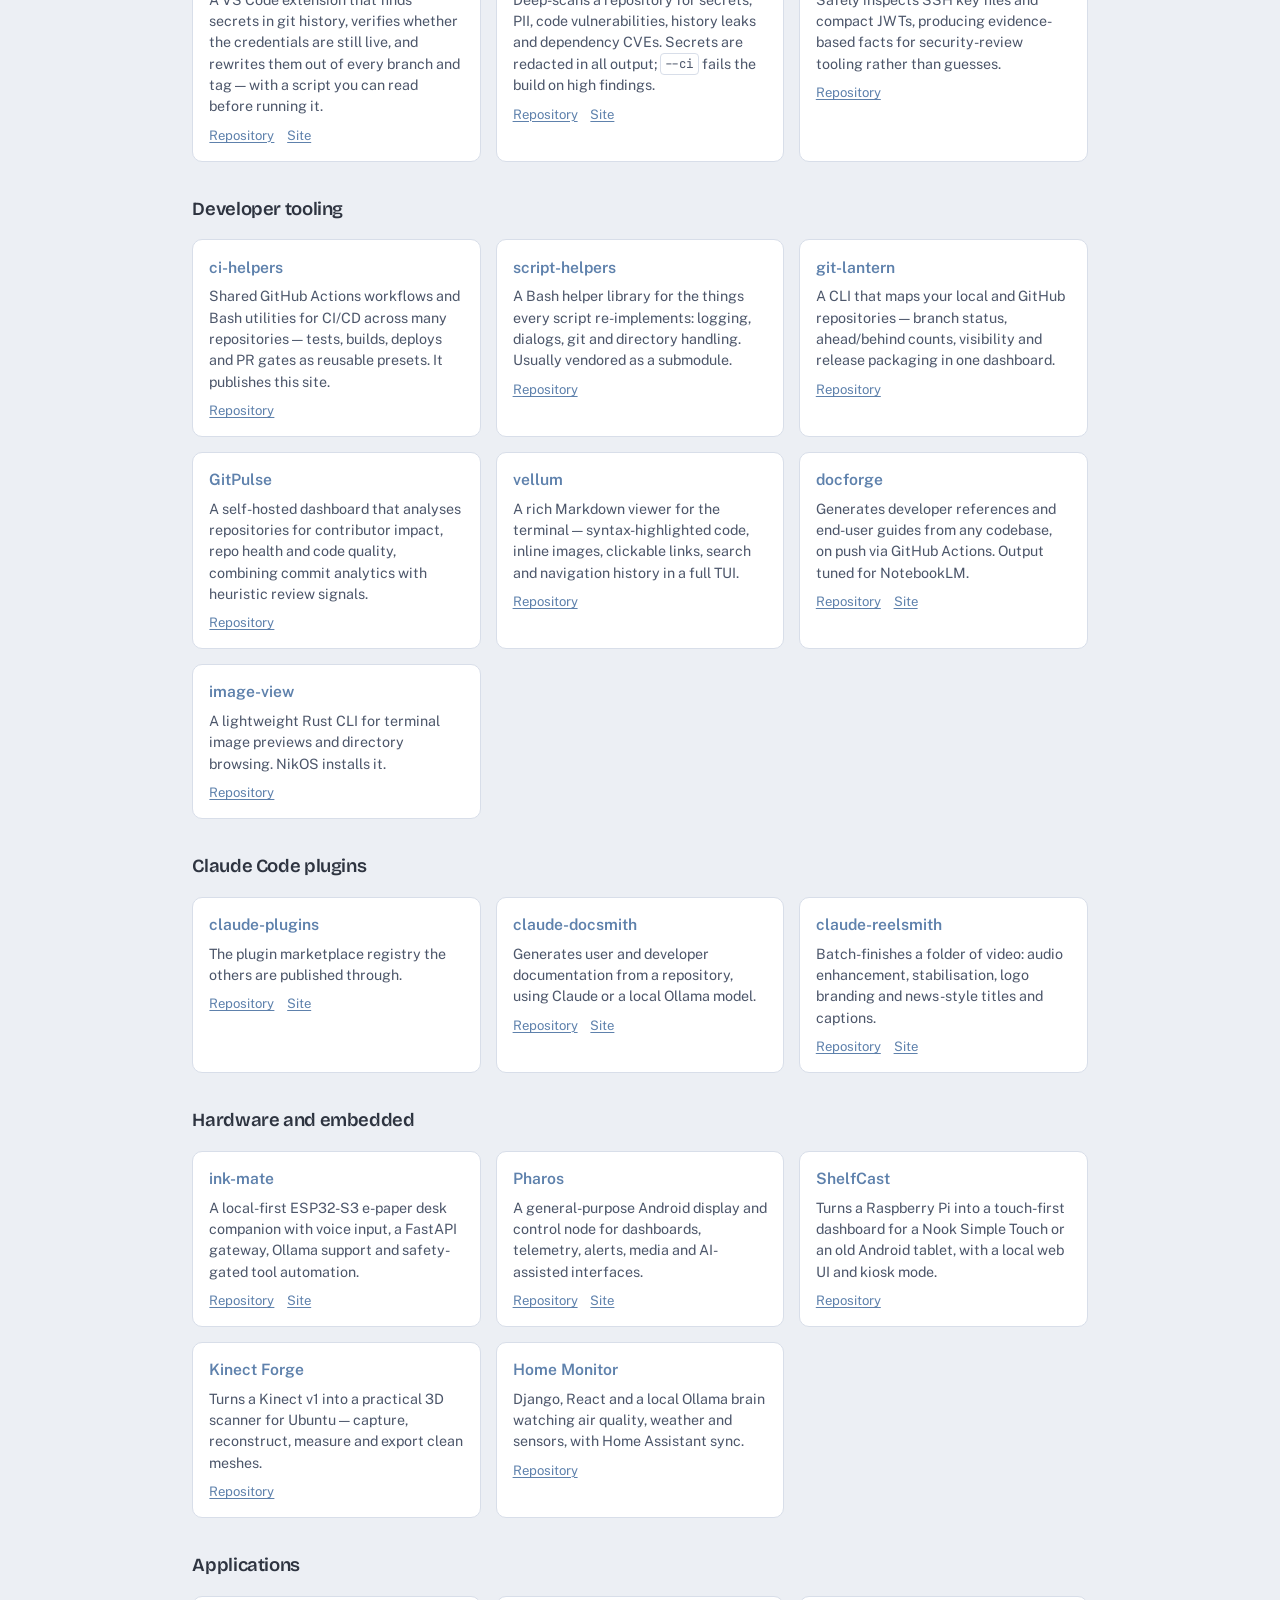
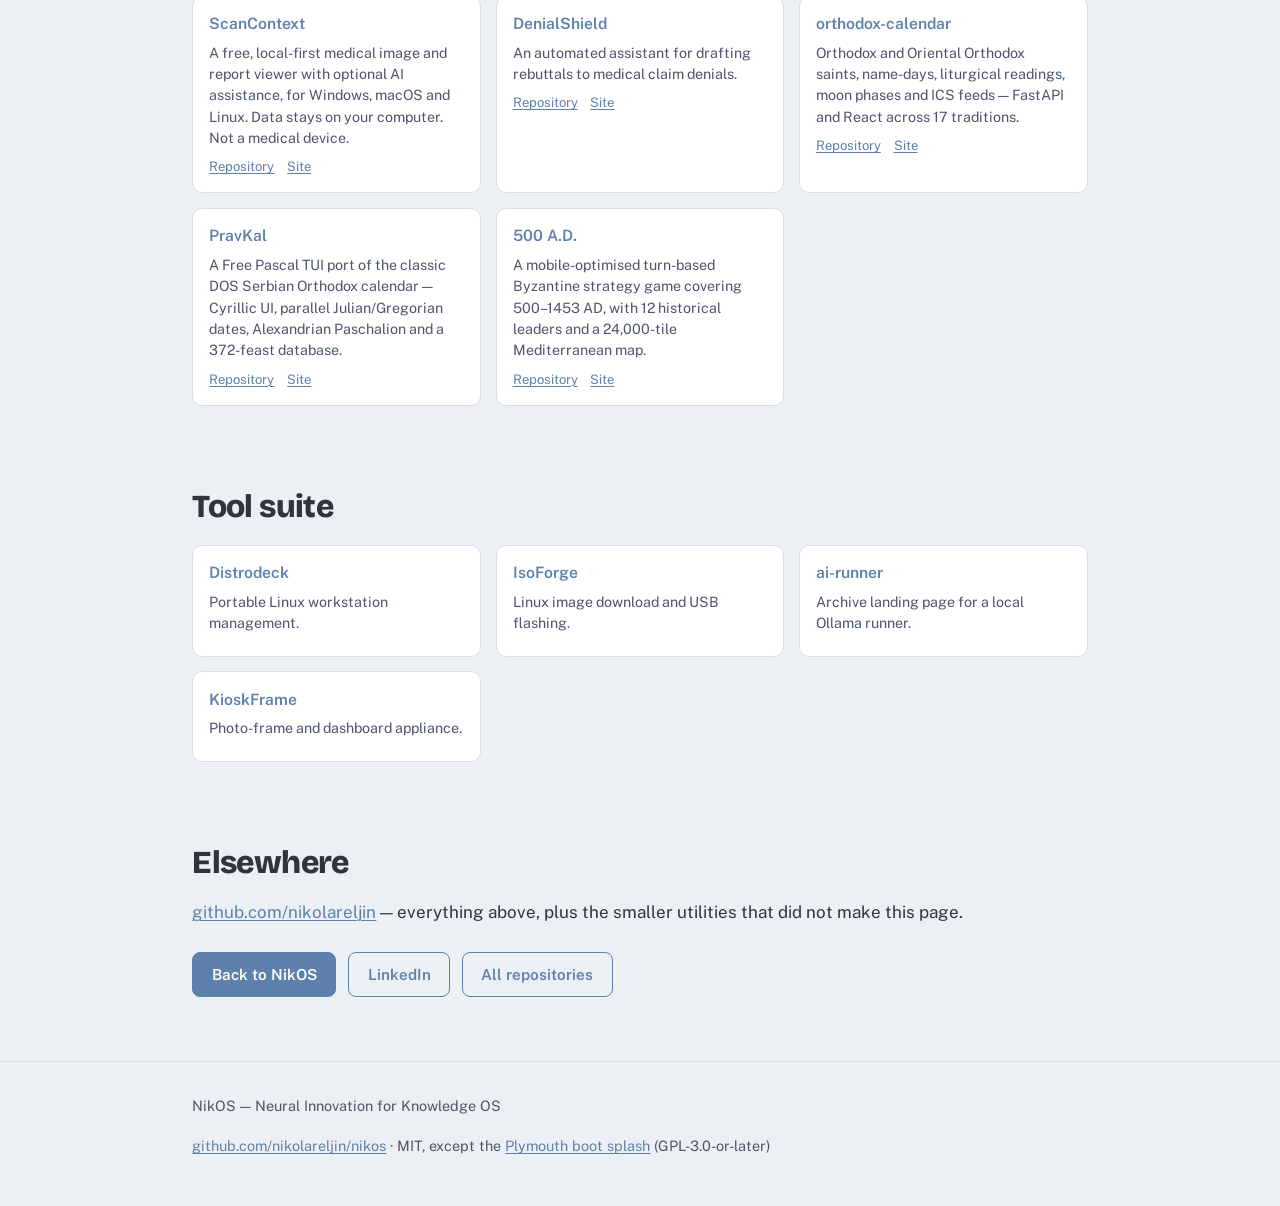
==== commit ea2fde97: "feat: support Ubuntu and Xubuntu 22.04, 24.04 and 26.04 install.sh accepts 22.04, 24.04 and 26.04. P" ====
--- a/site/about.html
+++ b/site/about.html
@@ -77,7 +77,7 @@
   <div class="repo-grid">
     <div class="repo">
       <h4><a href="https://github.com/nikolareljin/nikos">NikOS</a></h4>
-      <p>This project. An Ansible playbook that turns Ubuntu 24.04 into a local-first AI development
+      <p>This project. An Ansible playbook that turns Ubuntu 22.04, 24.04 or 26.04 into a local-first AI development
       workstation.</p>
       <div class="links"><a href="https://github.com/nikolareljin/nikos">Repository</a></div>
     </div>
@@ -260,7 +260,7 @@
     </div>
   </div>
 
-  <section id="tool-suite"><h2>Tool suite</h2><div class="repo-grid"><div class="repo"><h4><a href="https://nikolareljin.github.io/distrodeck/">Distrodeck</a></h4><p>Portable Linux workstation management.</p></div><div class="repo"><h4><a href="https://nikolareljin.github.io/burn-iso/">IsoForge</a></h4><p>Linux image download and USB flashing.</p></div><div class="repo"><h4><a href="https://nikolareljin.github.io/ai-runner/">ai-runner</a></h4><p>Archive landing page for a local Ollama runner.</p></div><div class="repo"><h4><a href="https://nikolareljin.github.io/kiosk-frame/">KioskFrame</a></h4><p>Photo-frame and dashboard appliance.</p></div></div></section>
+  <section id="tool-suite"><h2>Tool suite</h2><div class="repo-grid"><div class="repo"><h4><a href="https://nikolareljin.github.io/distrodeck/">Distrodeck</a></h4><p>Portable Linux workstation management.</p></div><div class="repo"><h4><a href="https://nikolareljin.github.io/iso-forge/">IsoForge</a></h4><p>Linux image download and USB flashing.</p></div><div class="repo"><h4><a href="https://nikolareljin.github.io/ai-runner/">ai-runner</a></h4><p>Archive landing page for a local Ollama runner.</p></div><div class="repo"><h4><a href="https://nikolareljin.github.io/kiosk-frame/">KioskFrame</a></h4><p>Photo-frame and dashboard appliance.</p></div></div></section>
   <h2>Elsewhere</h2>
 
   <p><a href="https://github.com/nikolareljin">github.com/nikolareljin</a> — everything above, plus the
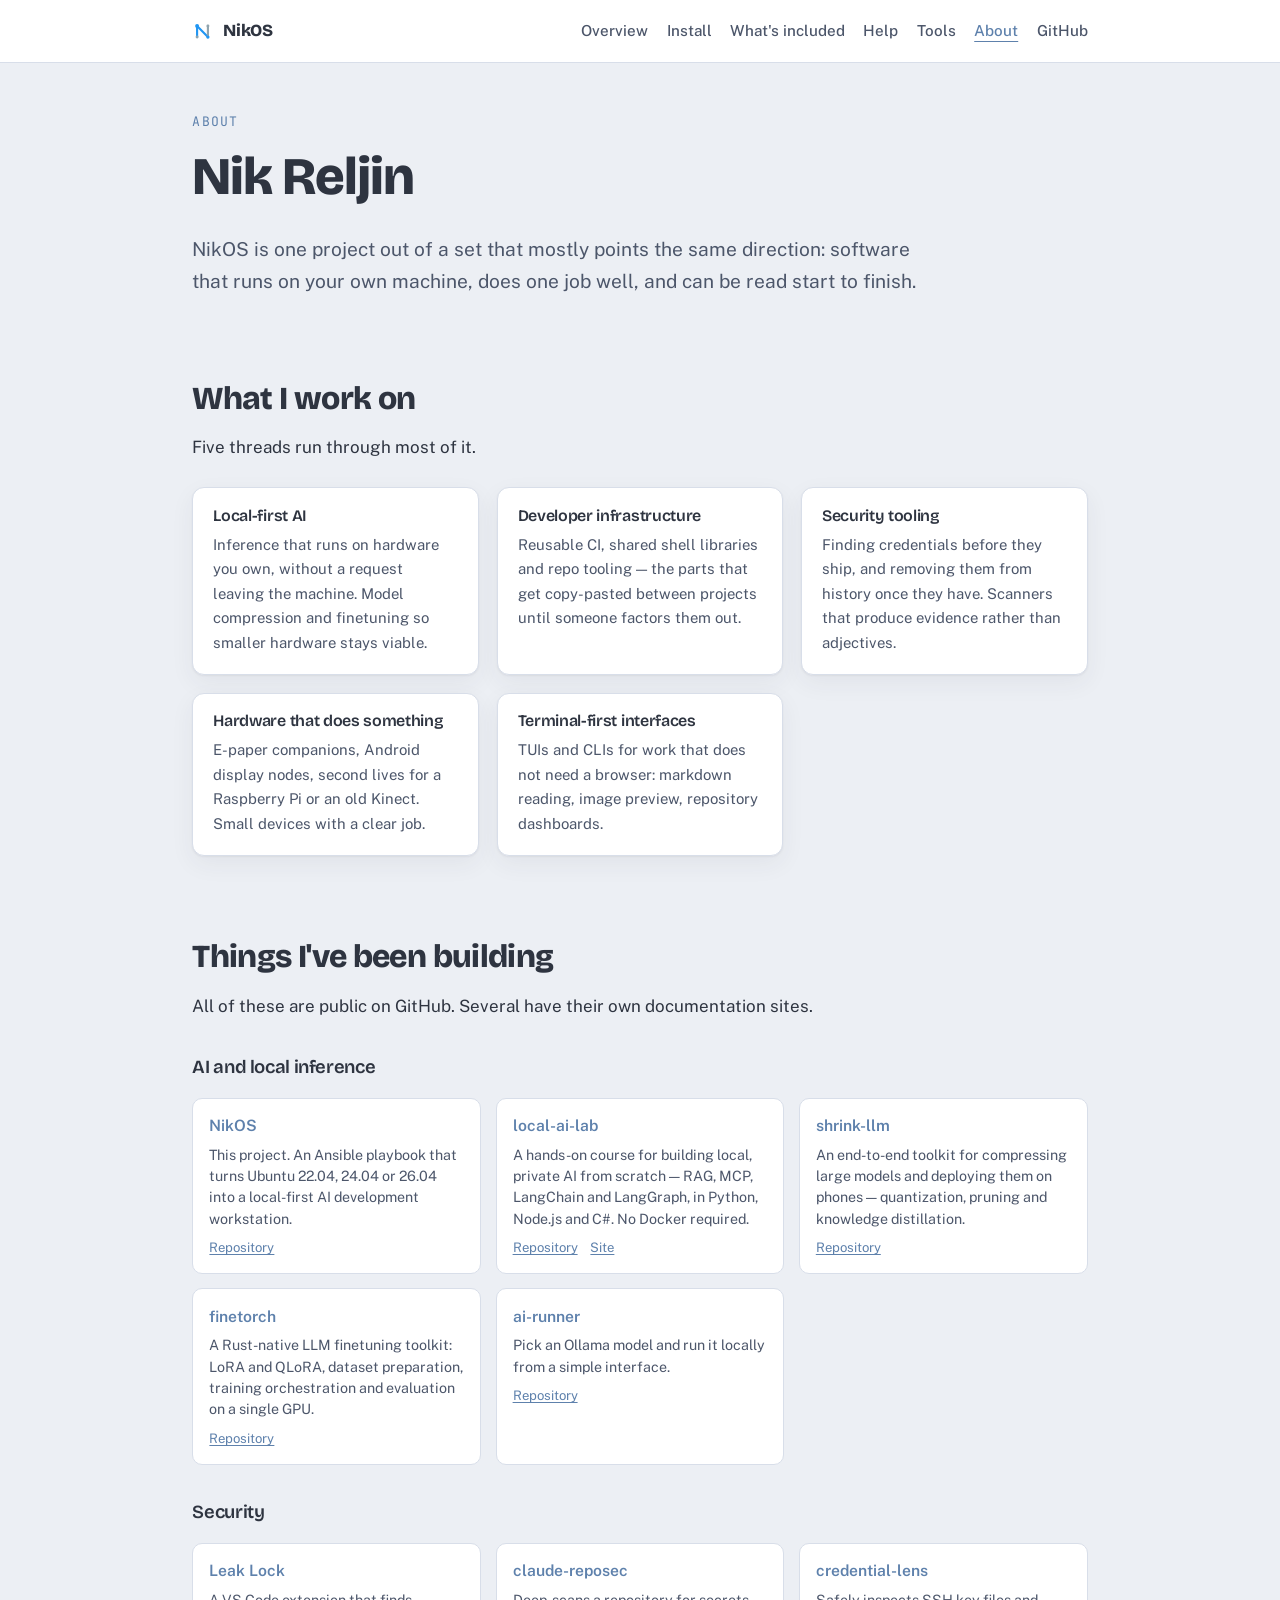
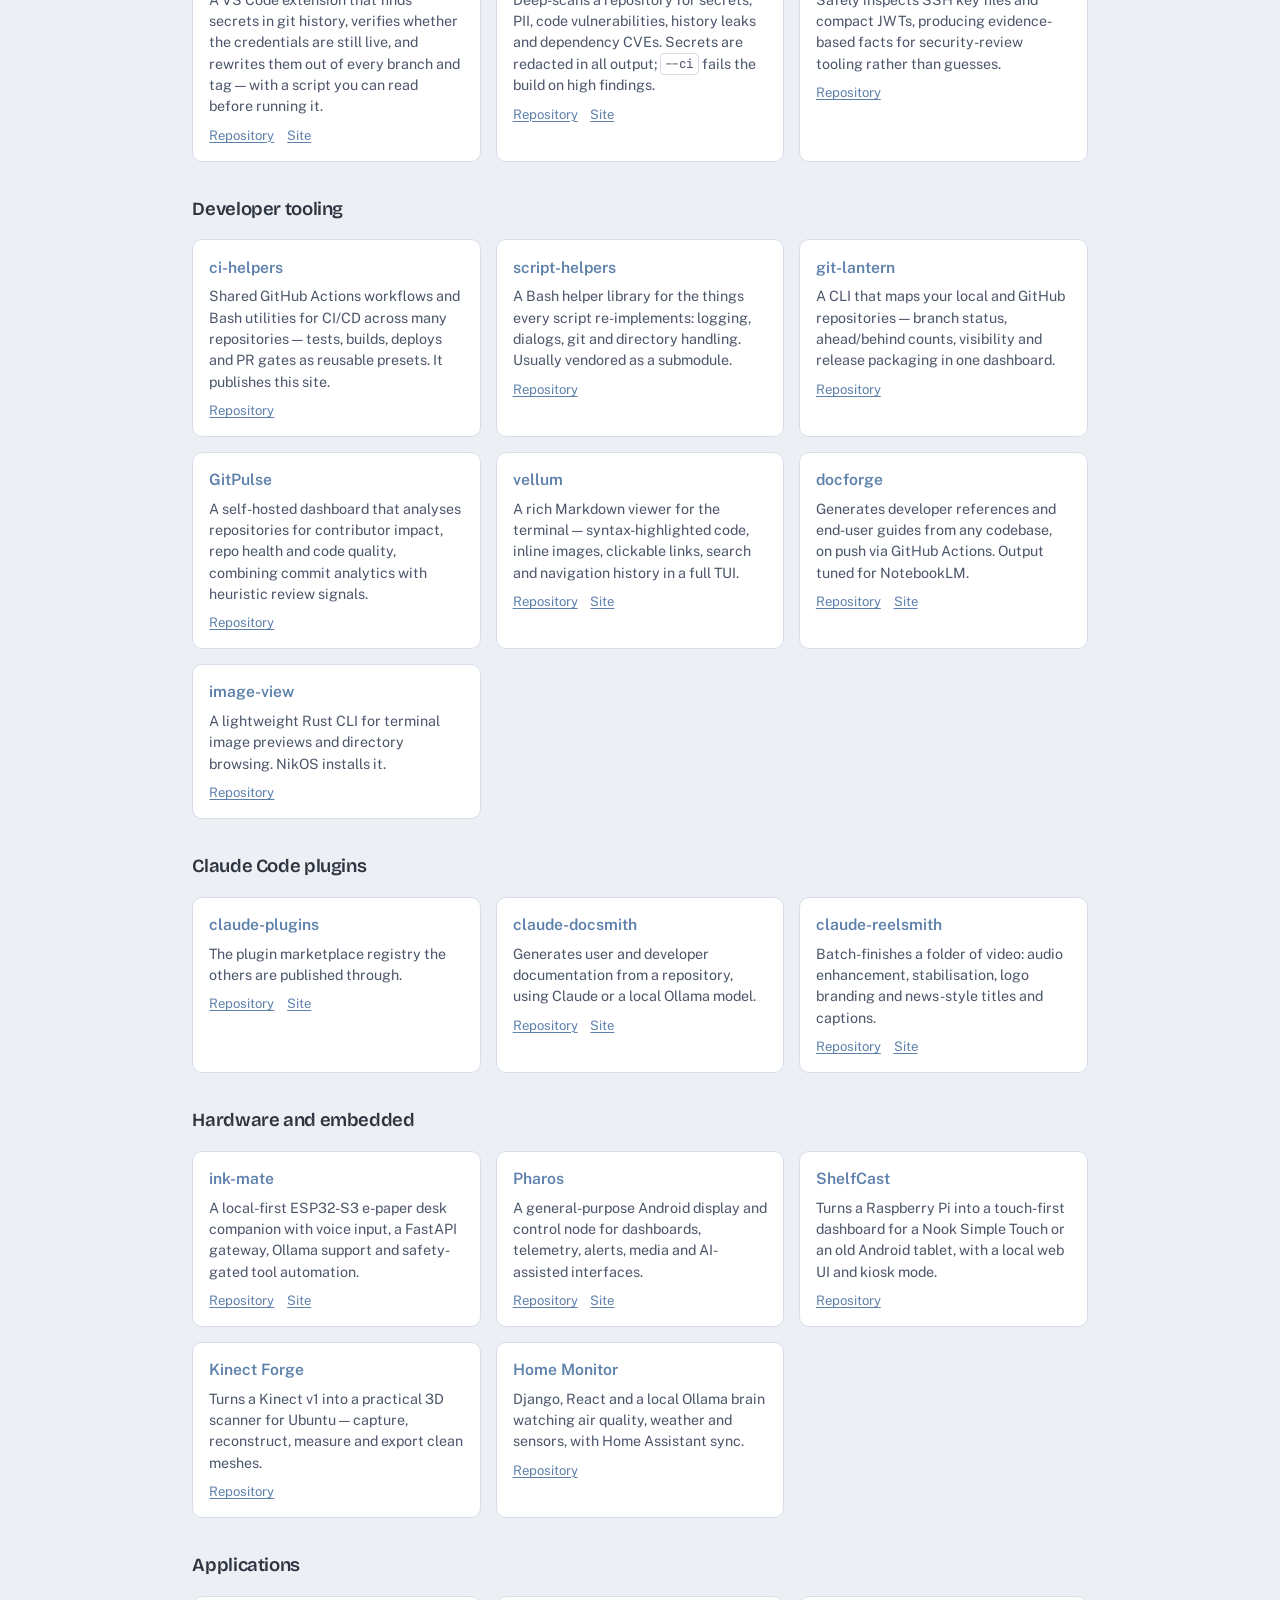
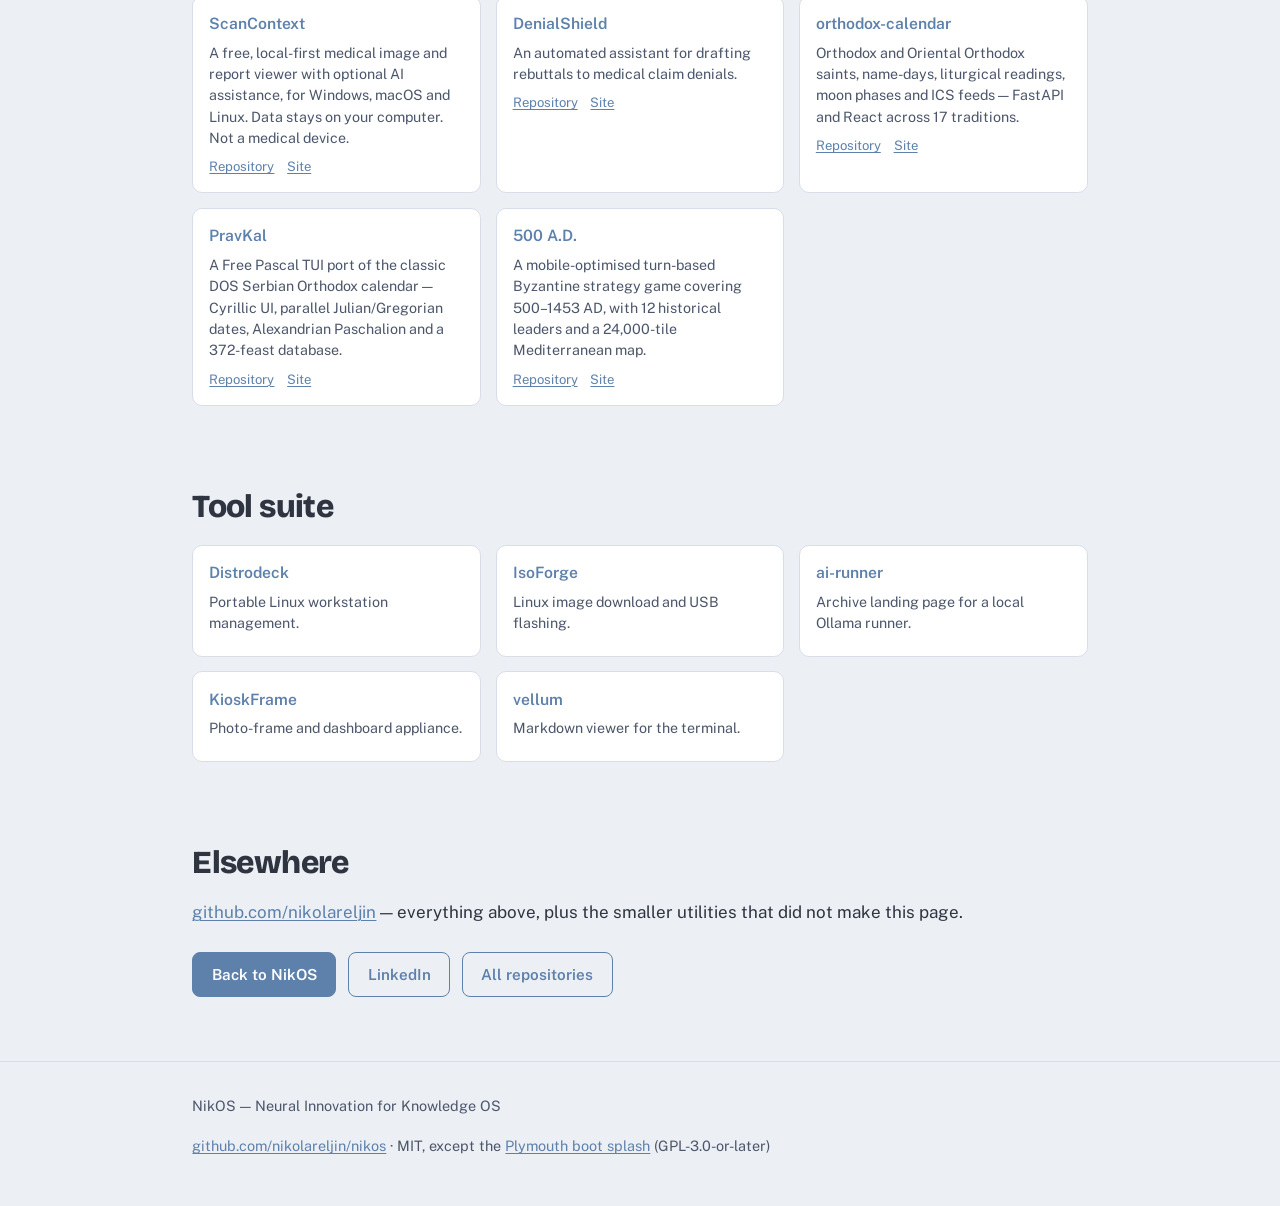
==== commit f26bb2c6: "docs(site): link vellum in the tool suite" ====
--- a/site/about.html
+++ b/site/about.html
@@ -4,7 +4,27 @@
 <meta charset="UTF-8">
 <meta name="viewport" content="width=device-width, initial-scale=1.0">
 <title>About — Nik Reljin</title>
+<!-- seo -->
 <meta name="description" content="Nik Reljin builds local-first AI tooling, developer infrastructure and security tools. NikOS is one of them; here are the others.">
+<meta name="keywords" content="about, Nik Reljin, NikOS, AI workstation, Ubuntu, Ansible, Ollama, local AI">
+<meta name="author" content="Nik Reljin">
+<link rel="canonical" href="https://nikolareljin.github.io/nikos/about.html">
+<meta property="og:site_name" content="NikOS">
+<meta property="og:type" content="article">
+<meta property="og:title" content="About — Nik Reljin">
+<meta property="og:description" content="Nik Reljin builds local-first AI tooling, developer infrastructure and security tools. NikOS is one of them; here are the others.">
+<meta property="og:url" content="https://nikolareljin.github.io/nikos/about.html">
+<meta property="og:image" content="https://nikolareljin.github.io/nikos/assets/og-image.png">
+<meta property="og:image:width" content="1200">
+<meta property="og:image:height" content="630">
+<meta property="og:image:alt" content="The NikOS desktop: Xfce in Nord colours on Ubuntu LTS">
+<meta name="twitter:card" content="summary_large_image">
+<meta name="twitter:title" content="About — Nik Reljin">
+<meta name="twitter:description" content="Nik Reljin builds local-first AI tooling, developer infrastructure and security tools. NikOS is one of them; here are the others.">
+<meta name="twitter:image" content="https://nikolareljin.github.io/nikos/assets/og-image.png">
+<meta name="twitter:image:alt" content="The NikOS desktop: Xfce in Nord colours on Ubuntu LTS">
+<script type="application/ld+json">{"@context":"https://schema.org","@type":"WebPage","name":"About — Nik Reljin","url":"https://nikolareljin.github.io/nikos/about.html","description":"Nik Reljin builds local-first AI tooling, developer infrastructure and security tools. NikOS is one of them; here are the others.","about":{"@type":"SoftwareApplication","name":"NikOS","url":"https://nikolareljin.github.io/nikos/","applicationCategory":"DeveloperApplication","operatingSystem":"Ubuntu","author":{"@type":"Person","name":"Nik Reljin"}}}</script>
+<!-- /seo -->
 <link rel="icon" href="assets/menu-icon.svg">
 <link rel="preconnect" href="https://fonts.googleapis.com">
 <link rel="preconnect" href="https://fonts.gstatic.com" crossorigin>
@@ -158,7 +178,7 @@
       <h4><a href="https://github.com/nikolareljin/vellum">vellum</a></h4>
       <p>A rich Markdown viewer for the terminal — syntax-highlighted code, inline images, clickable links,
       search and navigation history in a full TUI.</p>
-      <div class="links"><a href="https://github.com/nikolareljin/vellum">Repository</a></div>
+      <div class="links"><a href="https://github.com/nikolareljin/vellum">Repository</a> <a href="https://nikolareljin.github.io/vellum/">Site</a></div>
     </div>
     <div class="repo">
       <h4><a href="https://github.com/nikolareljin/docforge">docforge</a></h4>
@@ -260,7 +280,7 @@
     </div>
   </div>
 
-  <section id="tool-suite"><h2>Tool suite</h2><div class="repo-grid"><div class="repo"><h4><a href="https://nikolareljin.github.io/distrodeck/">Distrodeck</a></h4><p>Portable Linux workstation management.</p></div><div class="repo"><h4><a href="https://nikolareljin.github.io/iso-forge/">IsoForge</a></h4><p>Linux image download and USB flashing.</p></div><div class="repo"><h4><a href="https://nikolareljin.github.io/ai-runner/">ai-runner</a></h4><p>Archive landing page for a local Ollama runner.</p></div><div class="repo"><h4><a href="https://nikolareljin.github.io/kiosk-frame/">KioskFrame</a></h4><p>Photo-frame and dashboard appliance.</p></div></div></section>
+  <section id="tool-suite"><h2>Tool suite</h2><div class="repo-grid"><div class="repo"><h4><a href="https://nikolareljin.github.io/distrodeck/">Distrodeck</a></h4><p>Portable Linux workstation management.</p></div><div class="repo"><h4><a href="https://nikolareljin.github.io/iso-forge/">IsoForge</a></h4><p>Linux image download and USB flashing.</p></div><div class="repo"><h4><a href="https://nikolareljin.github.io/ai-runner/">ai-runner</a></h4><p>Archive landing page for a local Ollama runner.</p></div><div class="repo"><h4><a href="https://nikolareljin.github.io/kiosk-frame/">KioskFrame</a></h4><p>Photo-frame and dashboard appliance.</p></div><div class="repo"><h4><a href="https://nikolareljin.github.io/vellum/">vellum</a></h4><p>Markdown viewer for the terminal.</p></div></div></section>
   <h2>Elsewhere</h2>
 
   <p><a href="https://github.com/nikolareljin">github.com/nikolareljin</a> — everything above, plus the
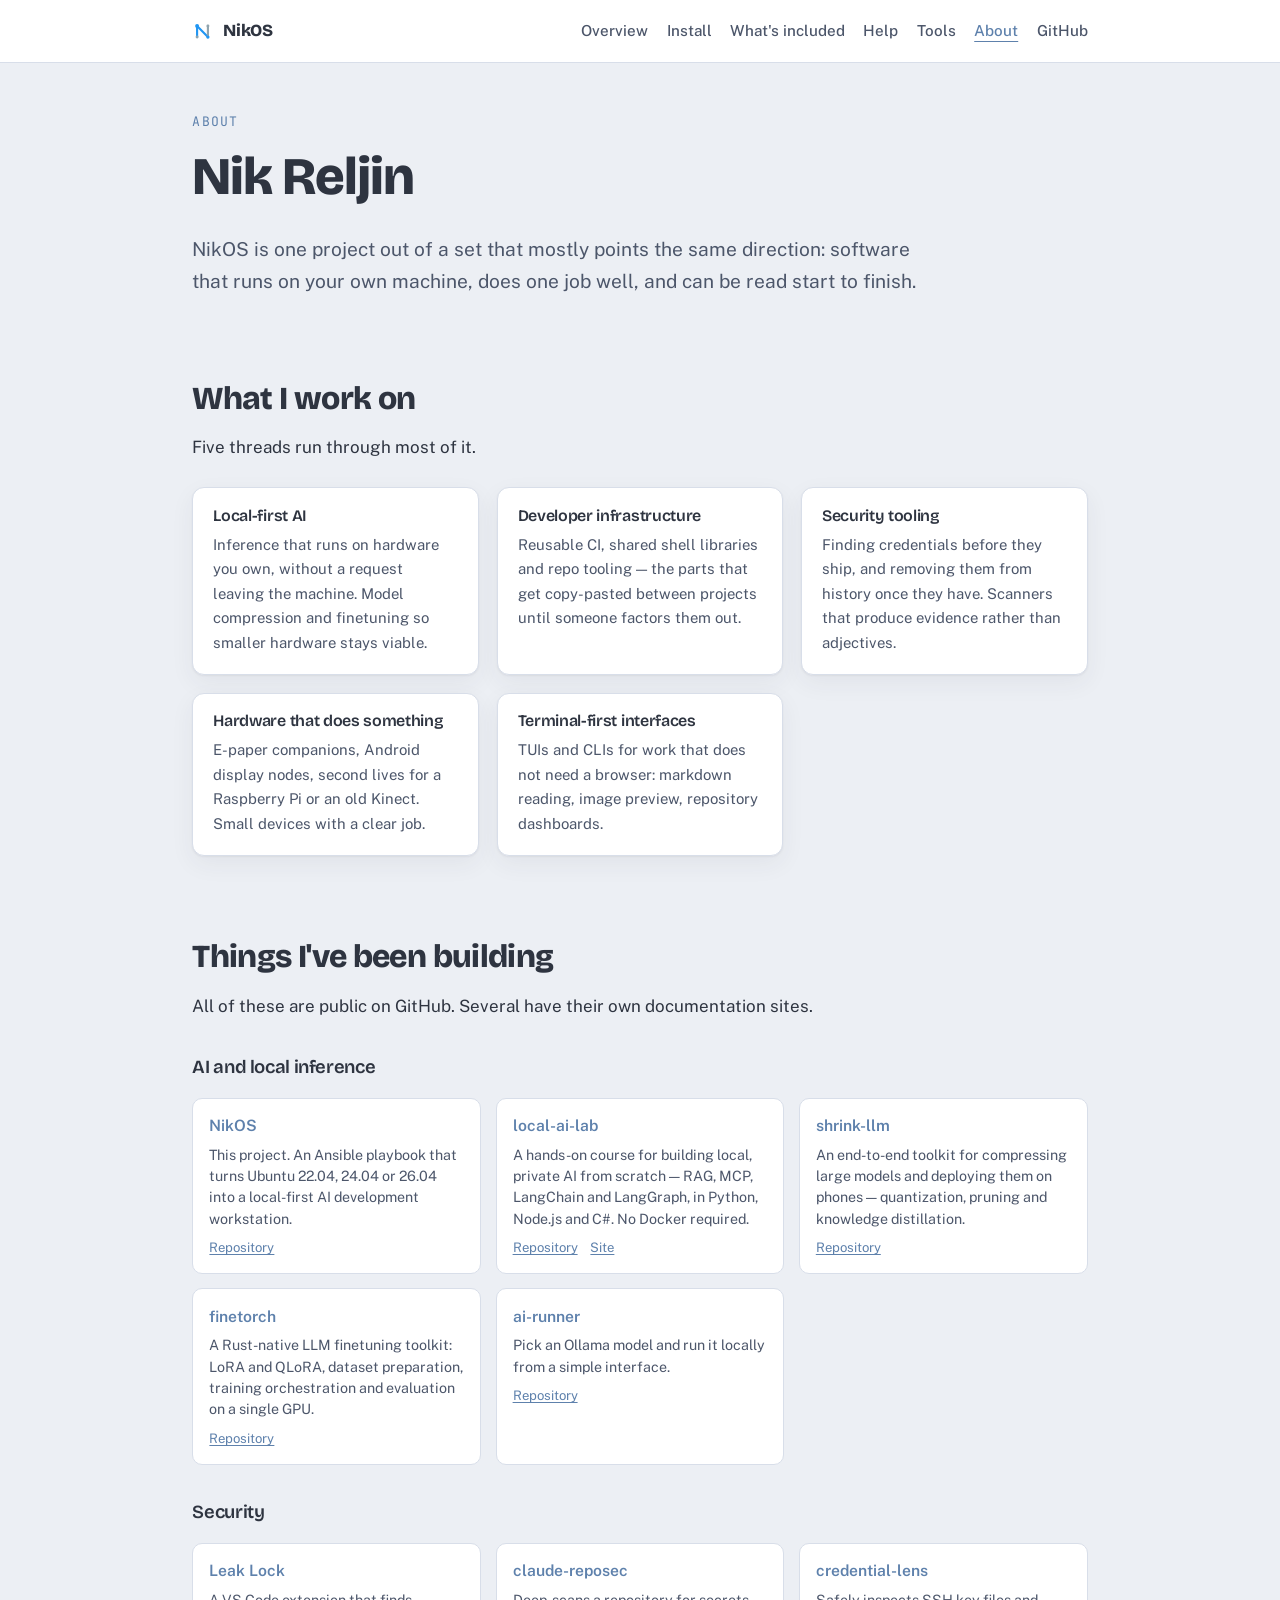
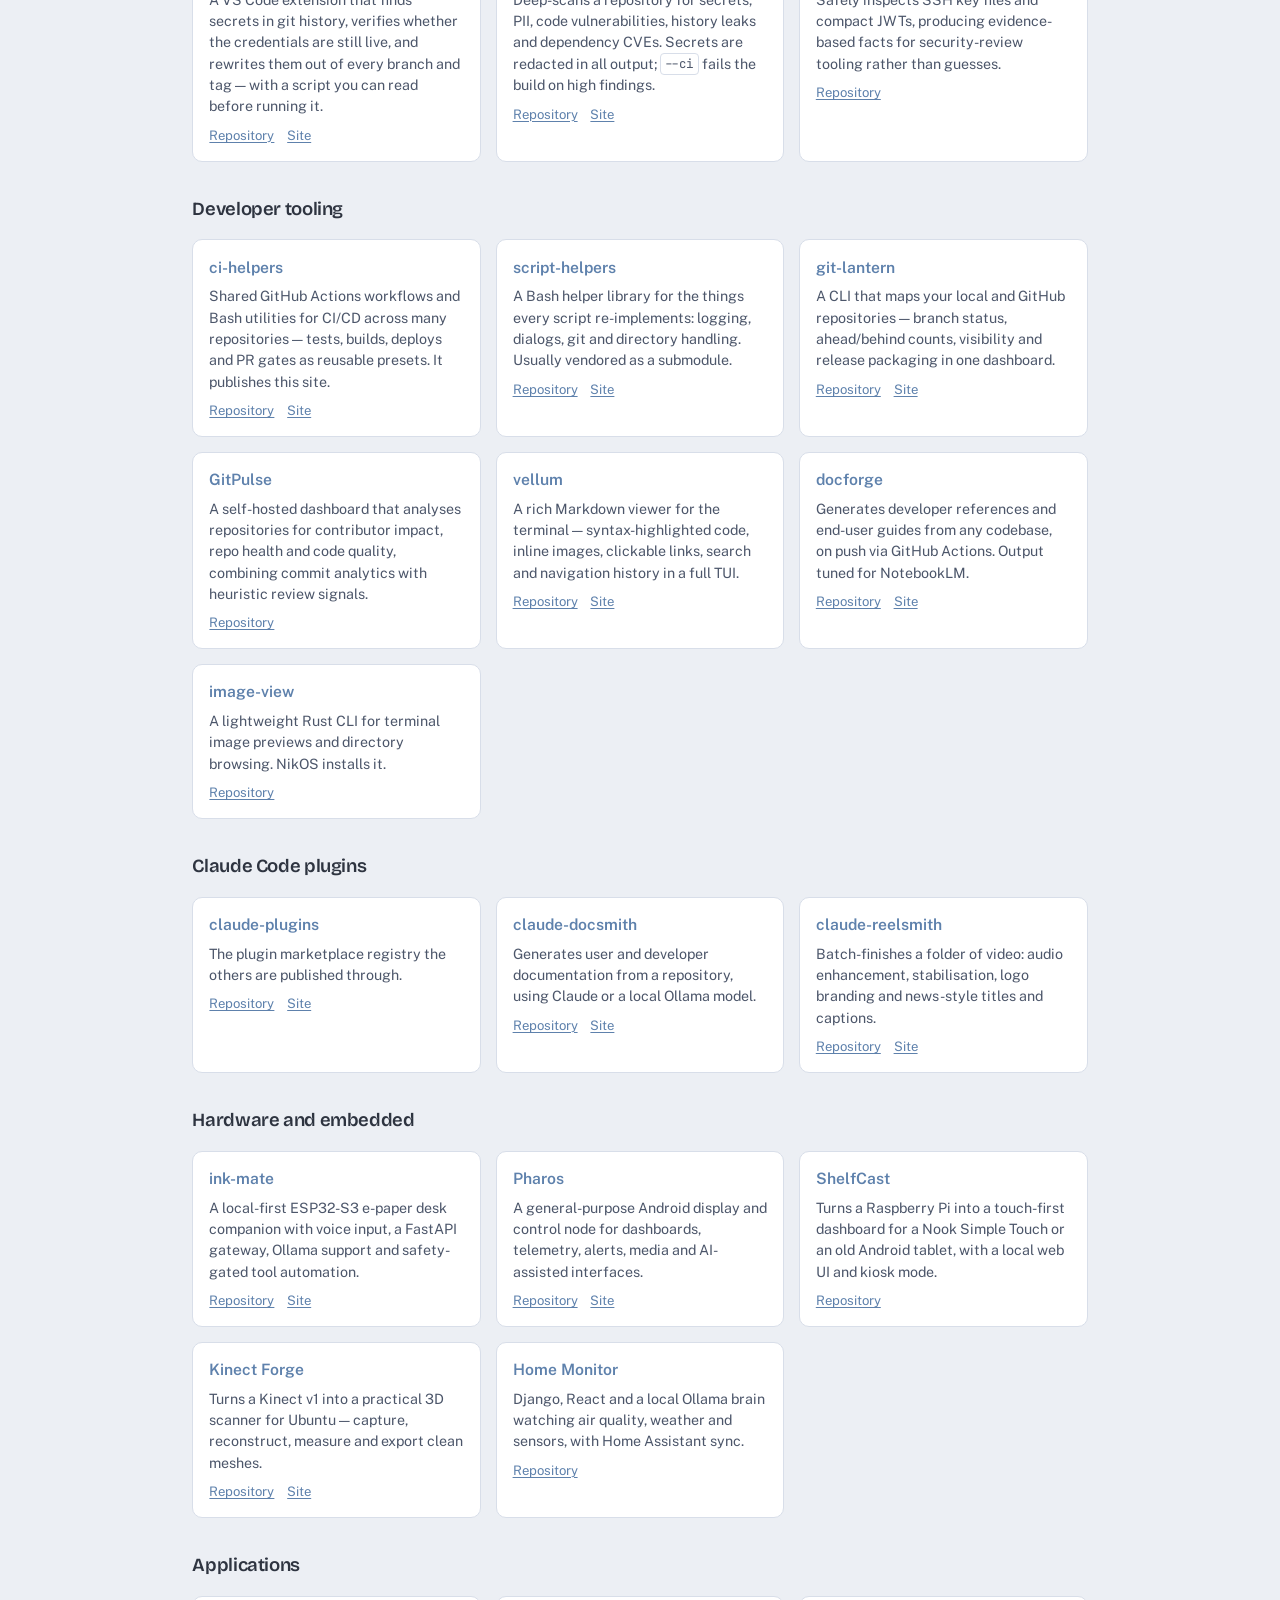
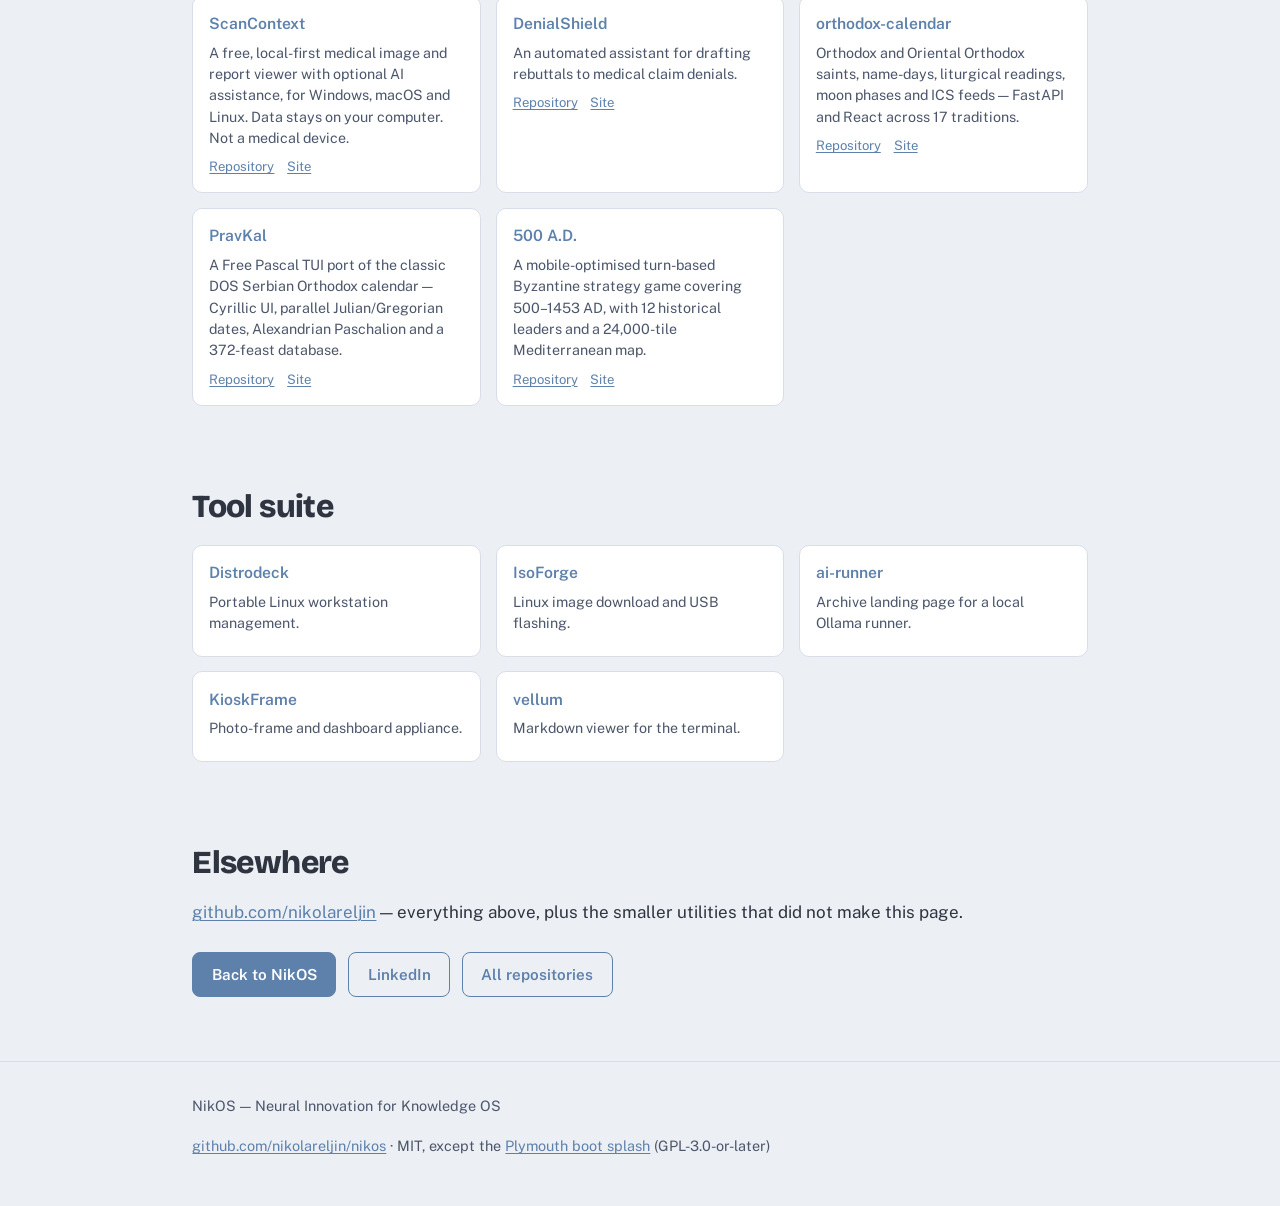
==== commit 2d9a0a97: "feat: improve desktop defaults and product links" ====
--- a/site/about.html
+++ b/site/about.html
@@ -96,13 +96,13 @@
   <h3 id="ai-and-local-inference">AI and local inference</h3>
   <div class="repo-grid">
     <div class="repo">
-      <h4><a href="https://github.com/nikolareljin/nikos">NikOS</a></h4>
+      <h4><a href="https://nikolareljin.github.io/nikos/">NikOS</a></h4>
       <p>This project. An Ansible playbook that turns Ubuntu 22.04, 24.04 or 26.04 into a local-first AI development
       workstation.</p>
       <div class="links"><a href="https://github.com/nikolareljin/nikos">Repository</a></div>
     </div>
     <div class="repo">
-      <h4><a href="https://github.com/nikolareljin/local-ai-lab">local-ai-lab</a></h4>
+      <h4><a href="https://nikolareljin.github.io/local-ai-lab/">local-ai-lab</a></h4>
       <p>A hands-on course for building local, private AI from scratch — RAG, MCP, LangChain and LangGraph,
       in Python, Node.js and C#. No Docker required.</p>
       <div class="links"><a href="https://github.com/nikolareljin/local-ai-lab">Repository</a> <a href="https://nikolareljin.github.io/local-ai-lab/">Site</a></div>
@@ -120,7 +120,7 @@
       <div class="links"><a href="https://github.com/nikolareljin/finetorch">Repository</a></div>
     </div>
     <div class="repo">
-      <h4><a href="https://github.com/nikolareljin/ai-runner">ai-runner</a></h4>
+      <h4><a href="https://nikolareljin.github.io/ai-runner/">ai-runner</a></h4>
       <p>Pick an Ollama model and run it locally from a simple interface.</p>
       <div class="links"><a href="https://github.com/nikolareljin/ai-runner">Repository</a></div>
     </div>
@@ -129,13 +129,13 @@
   <h3 id="security">Security</h3>
   <div class="repo-grid">
     <div class="repo">
-      <h4><a href="https://github.com/nikolareljin/leak-lock">Leak Lock</a></h4>
+      <h4><a href="https://nikolareljin.github.io/leak-lock/">Leak Lock</a></h4>
       <p>A VS Code extension that finds secrets in git history, verifies whether the credentials are still
       live, and rewrites them out of every branch and tag — with a script you can read before running it.</p>
       <div class="links"><a href="https://github.com/nikolareljin/leak-lock">Repository</a> <a href="https://nikolareljin.github.io/leak-lock/">Site</a></div>
     </div>
     <div class="repo">
-      <h4><a href="https://github.com/nikolareljin/claude-reposec">claude-reposec</a></h4>
+      <h4><a href="https://nikolareljin.github.io/claude-reposec/">claude-reposec</a></h4>
       <p>Deep-scans a repository for secrets, PII, code vulnerabilities, history leaks and dependency CVEs.
       Secrets are redacted in all output; <code>--ci</code> fails the build on high findings.</p>
       <div class="links"><a href="https://github.com/nikolareljin/claude-reposec">Repository</a> <a href="https://nikolareljin.github.io/claude-reposec/">Site</a></div>
@@ -151,22 +151,22 @@
   <h3 id="developer-tooling">Developer tooling</h3>
   <div class="repo-grid">
     <div class="repo">
-      <h4><a href="https://github.com/nikolareljin/ci-helpers">ci-helpers</a></h4>
+      <h4><a href="https://nikolareljin.github.io/ci-helpers/">ci-helpers</a></h4>
       <p>Shared GitHub Actions workflows and Bash utilities for CI/CD across many repositories — tests,
       builds, deploys and PR gates as reusable presets. It publishes this site.</p>
-      <div class="links"><a href="https://github.com/nikolareljin/ci-helpers">Repository</a></div>
-    </div>
-    <div class="repo">
-      <h4><a href="https://github.com/nikolareljin/script-helpers">script-helpers</a></h4>
+      <div class="links"><a href="https://github.com/nikolareljin/ci-helpers">Repository</a> <a href="https://nikolareljin.github.io/ci-helpers/">Site</a></div>
+    </div>
+    <div class="repo">
+      <h4><a href="https://nikolareljin.github.io/script-helpers/">script-helpers</a></h4>
       <p>A Bash helper library for the things every script re-implements: logging, dialogs, git and
       directory handling. Usually vendored as a submodule.</p>
-      <div class="links"><a href="https://github.com/nikolareljin/script-helpers">Repository</a></div>
-    </div>
-    <div class="repo">
-      <h4><a href="https://github.com/nikolareljin/git-lantern">git-lantern</a></h4>
+      <div class="links"><a href="https://github.com/nikolareljin/script-helpers">Repository</a> <a href="https://nikolareljin.github.io/script-helpers/">Site</a></div>
+    </div>
+    <div class="repo">
+      <h4><a href="https://nikolareljin.github.io/git-lantern/">git-lantern</a></h4>
       <p>A CLI that maps your local and GitHub repositories — branch status, ahead/behind counts, visibility
       and release packaging in one dashboard.</p>
-      <div class="links"><a href="https://github.com/nikolareljin/git-lantern">Repository</a></div>
+      <div class="links"><a href="https://github.com/nikolareljin/git-lantern">Repository</a> <a href="https://nikolareljin.github.io/git-lantern/">Site</a></div>
     </div>
     <div class="repo">
       <h4><a href="https://github.com/nikolareljin/git-pulse">GitPulse</a></h4>
@@ -175,13 +175,13 @@
       <div class="links"><a href="https://github.com/nikolareljin/git-pulse">Repository</a></div>
     </div>
     <div class="repo">
-      <h4><a href="https://github.com/nikolareljin/vellum">vellum</a></h4>
+      <h4><a href="https://nikolareljin.github.io/vellum/">vellum</a></h4>
       <p>A rich Markdown viewer for the terminal — syntax-highlighted code, inline images, clickable links,
       search and navigation history in a full TUI.</p>
       <div class="links"><a href="https://github.com/nikolareljin/vellum">Repository</a> <a href="https://nikolareljin.github.io/vellum/">Site</a></div>
     </div>
     <div class="repo">
-      <h4><a href="https://github.com/nikolareljin/docforge">docforge</a></h4>
+      <h4><a href="https://nikolareljin.github.io/docforge/">docforge</a></h4>
       <p>Generates developer references and end-user guides from any codebase, on push via GitHub Actions.
       Output tuned for NotebookLM.</p>
       <div class="links"><a href="https://github.com/nikolareljin/docforge">Repository</a> <a href="https://nikolareljin.github.io/docforge/">Site</a></div>
@@ -196,17 +196,17 @@
   <h3>Claude Code plugins</h3>
   <div class="repo-grid">
     <div class="repo">
-      <h4><a href="https://github.com/nikolareljin/claude-plugins">claude-plugins</a></h4>
+      <h4><a href="https://nikolareljin.github.io/claude-plugins/">claude-plugins</a></h4>
       <p>The plugin marketplace registry the others are published through.</p>
       <div class="links"><a href="https://github.com/nikolareljin/claude-plugins">Repository</a> <a href="https://nikolareljin.github.io/claude-plugins/">Site</a></div>
     </div>
     <div class="repo">
-      <h4><a href="https://github.com/nikolareljin/claude-docsmith">claude-docsmith</a></h4>
+      <h4><a href="https://nikolareljin.github.io/claude-docsmith/">claude-docsmith</a></h4>
       <p>Generates user and developer documentation from a repository, using Claude or a local Ollama model.</p>
       <div class="links"><a href="https://github.com/nikolareljin/claude-docsmith">Repository</a> <a href="https://nikolareljin.github.io/claude-docsmith/">Site</a></div>
     </div>
     <div class="repo">
-      <h4><a href="https://github.com/nikolareljin/claude-reelsmith">claude-reelsmith</a></h4>
+      <h4><a href="https://nikolareljin.github.io/claude-reelsmith/">claude-reelsmith</a></h4>
       <p>Batch-finishes a folder of video: audio enhancement, stabilisation, logo branding and news-style
       titles and captions.</p>
       <div class="links"><a href="https://github.com/nikolareljin/claude-reelsmith">Repository</a> <a href="https://nikolareljin.github.io/claude-reelsmith/">Site</a></div>
@@ -216,13 +216,13 @@
   <h3 id="hardware-and-embedded">Hardware and embedded</h3>
   <div class="repo-grid">
     <div class="repo">
-      <h4><a href="https://github.com/nikolareljin/ink-mate">ink-mate</a></h4>
+      <h4><a href="https://nikolareljin.github.io/ink-mate/">ink-mate</a></h4>
       <p>A local-first ESP32-S3 e-paper desk companion with voice input, a FastAPI gateway, Ollama support
       and safety-gated tool automation.</p>
       <div class="links"><a href="https://github.com/nikolareljin/ink-mate">Repository</a> <a href="https://nikolareljin.github.io/ink-mate/">Site</a></div>
     </div>
     <div class="repo">
-      <h4><a href="https://github.com/nikolareljin/pharos">Pharos</a></h4>
+      <h4><a href="https://nikolareljin.github.io/pharos/">Pharos</a></h4>
       <p>A general-purpose Android display and control node for dashboards, telemetry, alerts, media and
       AI-assisted interfaces.</p>
       <div class="links"><a href="https://github.com/nikolareljin/pharos">Repository</a> <a href="https://nikolareljin.github.io/pharos/">Site</a></div>
@@ -234,10 +234,10 @@
       <div class="links"><a href="https://github.com/nikolareljin/ShelfCast">Repository</a></div>
     </div>
     <div class="repo">
-      <h4><a href="https://github.com/nikolareljin/kinect-forge">Kinect Forge</a></h4>
+      <h4><a href="https://nikolareljin.github.io/kinect-forge/">Kinect Forge</a></h4>
       <p>Turns a Kinect v1 into a practical 3D scanner for Ubuntu — capture, reconstruct, measure and export
       clean meshes.</p>
-      <div class="links"><a href="https://github.com/nikolareljin/kinect-forge">Repository</a></div>
+      <div class="links"><a href="https://github.com/nikolareljin/kinect-forge">Repository</a> <a href="https://nikolareljin.github.io/kinect-forge/">Site</a></div>
     </div>
     <div class="repo">
       <h4><a href="https://github.com/nikolareljin/home-monitor">Home Monitor</a></h4>
@@ -250,30 +250,30 @@
   <h3 id="applications">Applications</h3>
   <div class="repo-grid">
     <div class="repo">
-      <h4><a href="https://github.com/nikolareljin/scancontext">ScanContext</a></h4>
+      <h4><a href="https://nikolareljin.github.io/scancontext/">ScanContext</a></h4>
       <p>A free, local-first medical image and report viewer with optional AI assistance, for Windows, macOS
       and Linux. Data stays on your computer. Not a medical device.</p>
       <div class="links"><a href="https://github.com/nikolareljin/scancontext">Repository</a> <a href="https://nikolareljin.github.io/scancontext/">Site</a></div>
     </div>
     <div class="repo">
-      <h4><a href="https://github.com/nikolareljin/denial-shield">DenialShield</a></h4>
+      <h4><a href="https://nikolareljin.github.io/denial-shield/">DenialShield</a></h4>
       <p>An automated assistant for drafting rebuttals to medical claim denials.</p>
       <div class="links"><a href="https://github.com/nikolareljin/denial-shield">Repository</a> <a href="https://nikolareljin.github.io/denial-shield/">Site</a></div>
     </div>
     <div class="repo">
-      <h4><a href="https://github.com/nikolareljin/orthodox-calendar">orthodox-calendar</a></h4>
+      <h4><a href="https://nikolareljin.github.io/orthodox-calendar/">orthodox-calendar</a></h4>
       <p>Orthodox and Oriental Orthodox saints, name-days, liturgical readings, moon phases and ICS feeds —
       FastAPI and React across 17 traditions.</p>
       <div class="links"><a href="https://github.com/nikolareljin/orthodox-calendar">Repository</a> <a href="https://nikolareljin.github.io/orthodox-calendar/">Site</a></div>
     </div>
     <div class="repo">
-      <h4><a href="https://github.com/nikolareljin/PravKal">PravKal</a></h4>
+      <h4><a href="https://nikolareljin.github.io/PravKal/">PravKal</a></h4>
       <p>A Free Pascal TUI port of the classic DOS Serbian Orthodox calendar — Cyrillic UI, parallel
       Julian/Gregorian dates, Alexandrian Paschalion and a 372-feast database.</p>
       <div class="links"><a href="https://github.com/nikolareljin/PravKal">Repository</a> <a href="https://nikolareljin.github.io/PravKal/">Site</a></div>
     </div>
     <div class="repo">
-      <h4><a href="https://github.com/nikolareljin/500ad">500 A.D.</a></h4>
+      <h4><a href="https://nikolareljin.github.io/500ad/">500 A.D.</a></h4>
       <p>A mobile-optimised turn-based Byzantine strategy game covering 500–1453 AD, with 12 historical
       leaders and a 24,000-tile Mediterranean map.</p>
       <div class="links"><a href="https://github.com/nikolareljin/500ad">Repository</a> <a href="https://nikolareljin.github.io/500ad/">Site</a></div>
